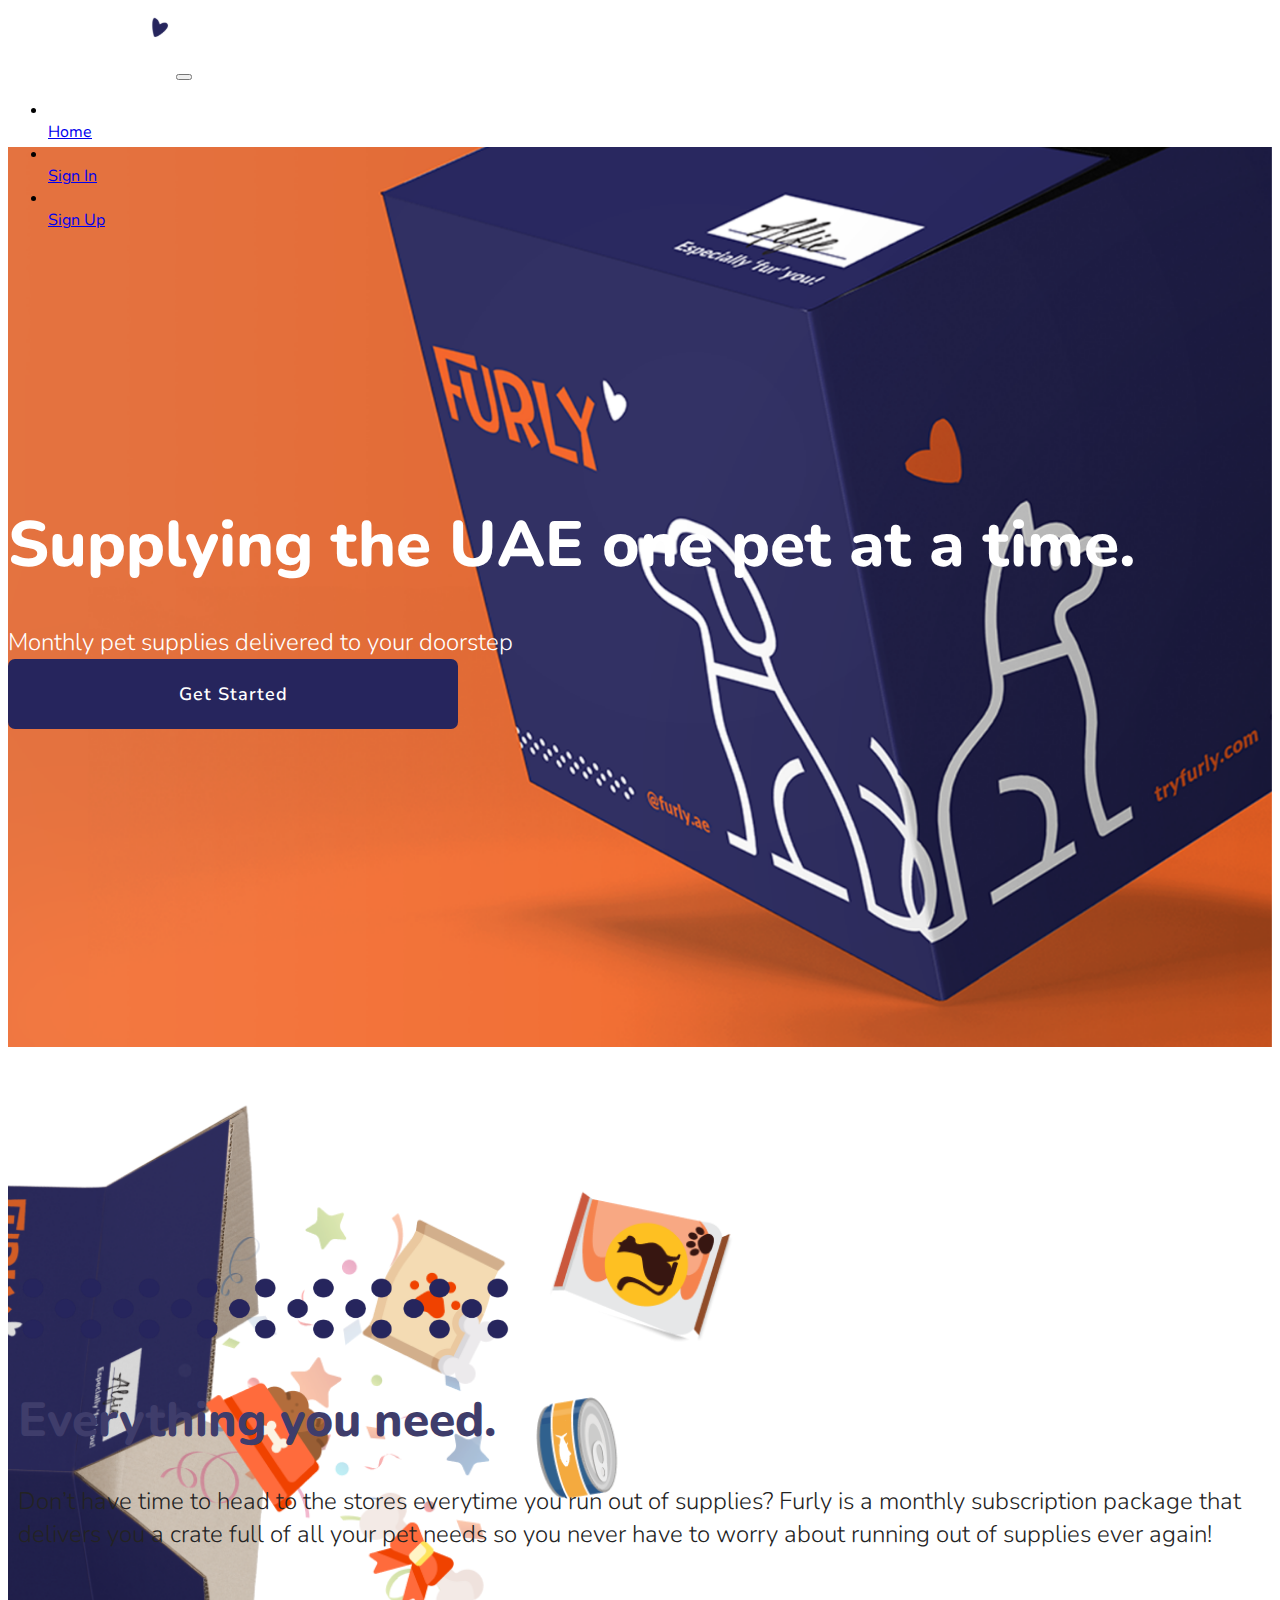
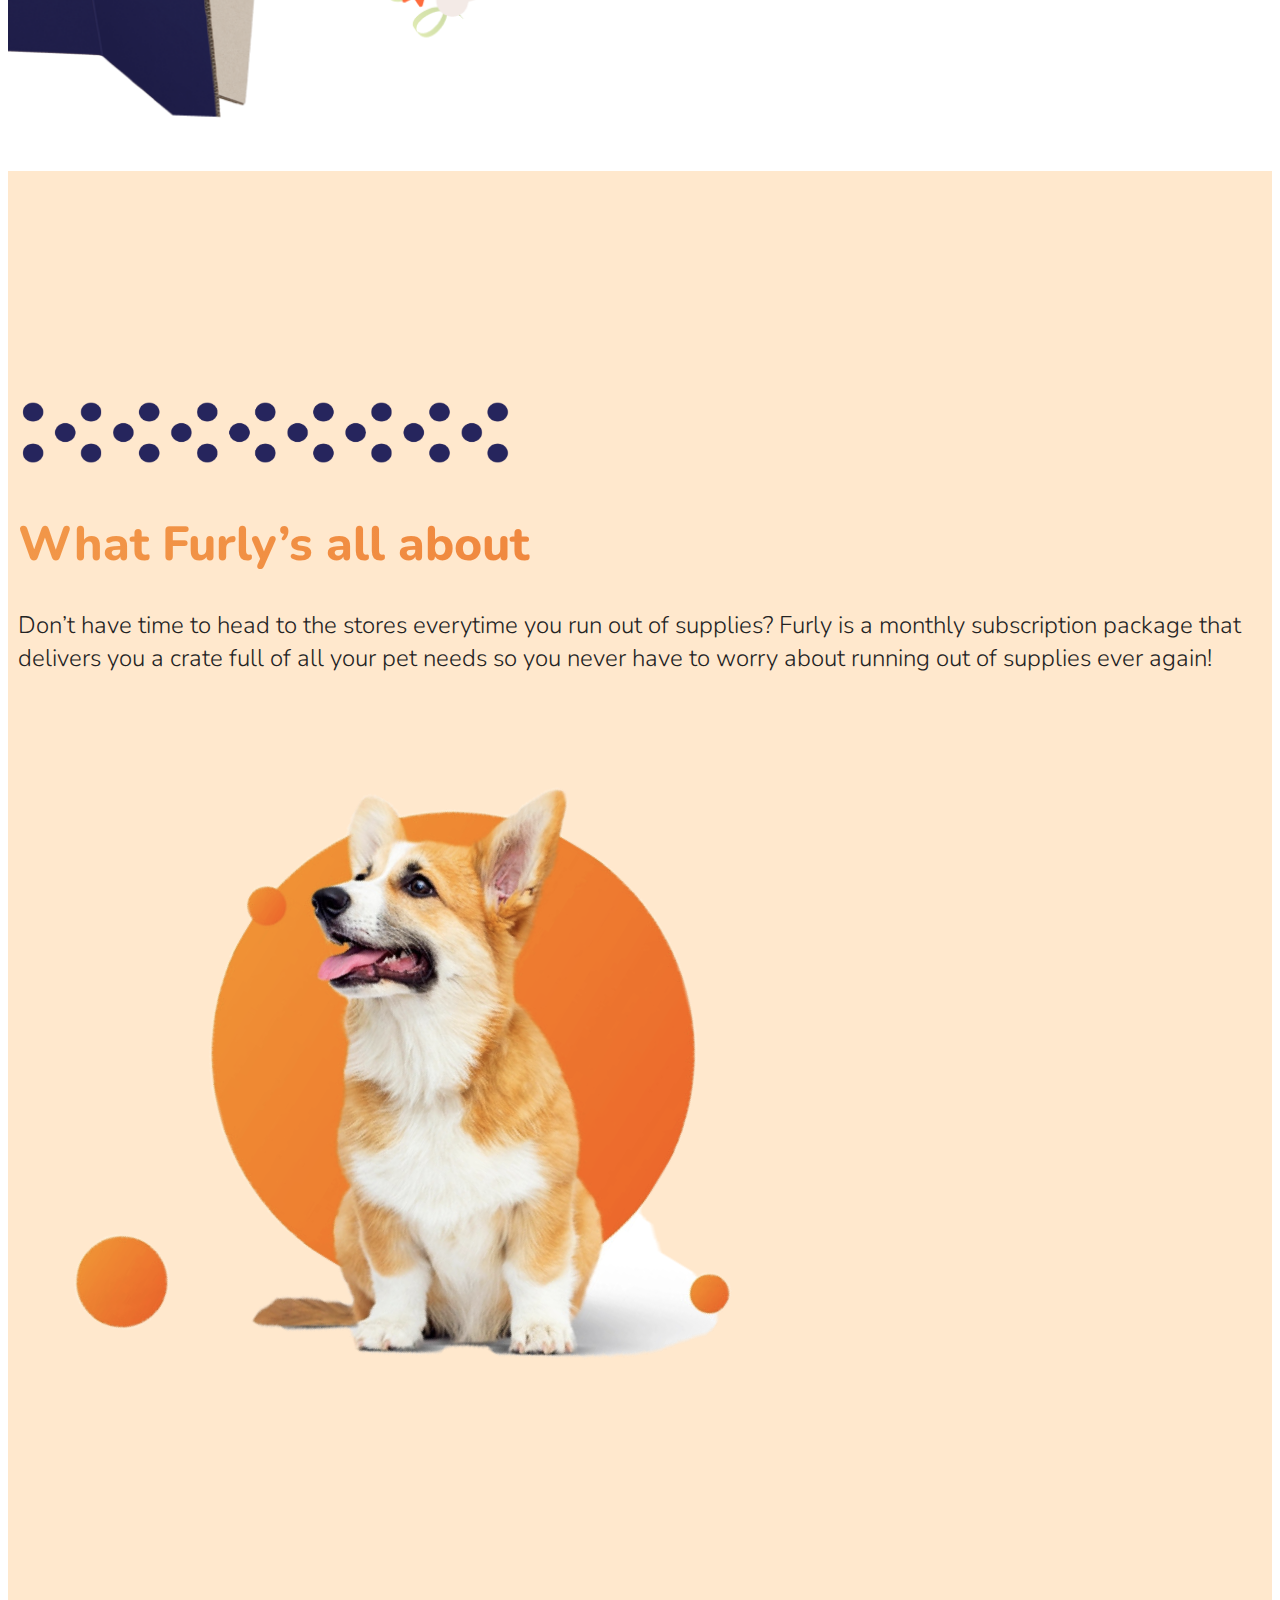
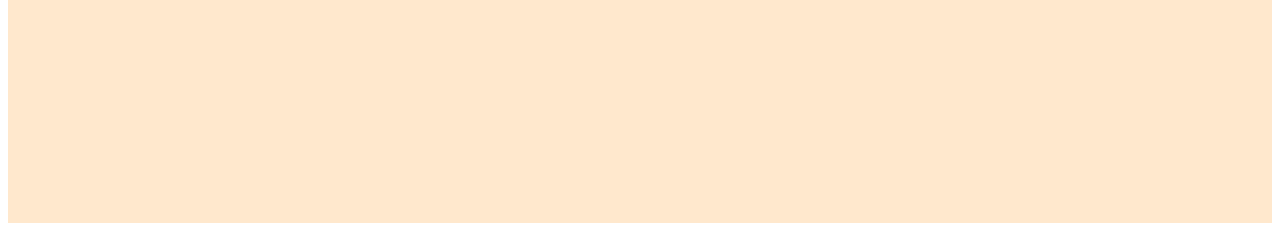
==== index.html @ 3690f1a9 "sections addeed" ====
<!DOCTYPE html>
<html lang="en">

<head>
    <meta charset="UTF-8" />
    <meta http-equiv="X-UA-Compatible" content="IE=edge" />
    <meta name="viewport" content="width=device-width, initial-scale=1.0" />
    <title>Furly Pet</title>

    <!-- bootstrap CDNs  -->
    <link href="https://cdn.jsdelivr.net/npm/bootstrap@5.2.0-beta1/dist/css/bootstrap.min.css" rel="stylesheet" integrity="sha384-0evHe/X+R7YkIZDRvuzKMRqM+OrBnVFBL6DOitfPri4tjfHxaWutUpFmBp4vmVor" crossorigin="anonymous" />
    <!-- bootstrap CDNs End  -->
    <!-- css files  -->
    <link rel="stylesheet" href="style/css/regular.css" />
    <link rel="stylesheet" href="style/css/color.css" />
    <link rel="stylesheet" href="style/css/desk.css" />
    <link rel="stylesheet" href="style/css/tab.css" />
    <link rel="stylesheet" href="style/css/mobile.css" />
    <!-- css files  -->

    <!-- google font CDN for nunito -->
    <link rel="preconnect" href="https://fonts.googleapis.com" />
    <link rel="preconnect" href="https://fonts.gstatic.com" crossorigin />
    <link href="https://fonts.googleapis.com/css2?family=Nunito" rel="stylesheet" />
    <!-- google font CDN for nunito End -->

    <style></style>
</head>

<body>
    <nav class="navbar navbar-expand-lg navbar-dark bg-orenge">
        <div class="container">
            <a class="navbar-brand" href="#"><img src="img/logo/furly_logo.svg" /></a>
            <button class="navbar-toggler" type="button" data-bs-toggle="collapse" data-bs-target="#navbarNav" aria-controls="navbarNav" aria-expanded="false" aria-label="Toggle navigation">
          <span class="navbar-toggler-icon"></span>
        </button>
            <div class="collapse navbar-collapse" id="navbarNav">
                <ul class="navbar-nav ms-5">
                    <li class="nav-item">
                        <a class="nav-link active" aria-current="page" href="#">
                            <div class="d-flex flex-column justify-content-center">
                                <div class="paw-on-active m-auto">
                                    <img src="img/pawformenu.svg" alt="" />
                                </div>
                                Home
                            </div>
                        </a>
                    </li>
                    <li class="nav-item">
                        <a class="nav-link" href="#">
                            <div class="d-flex flex-column justify-content-center">
                                <div class="paw-on-active m-auto">
                                    <img src="img/pawformenu.svg" alt="" />
                                </div>
                                Sign In
                            </div>
                        </a>
                    </li>
                    <li class="nav-item">
                        <a class="nav-link" href="#">
                            <div class="d-flex flex-column justify-content-center">
                                <div class="paw-on-active m-auto">
                                    <img src="img/pawformenu.svg" alt="" />
                                </div>
                                Sign Up
                            </div>
                        </a>
                    </li>
                </ul>
            </div>
        </div>
    </nav>
    <div class="wrapper">
        <!-- section 1 start -->
        <div class="secdiv1">
            <div class="container">
                <div class="row">
                    <div class="col-md-6">
                        <h1 class="h1mainhead clr-white my-3">
                            Supplying the UAE one pet at a time.
                        </h1>
                        <span class="spansubhead clr-white">
                Monthly pet supplies delivered to your doorstep
              </span>
                        <div>
                            <div class="buttn-main bg-dark1 clr-white my-4">
                                Get Started
                            </div>
                        </div>
                    </div>
                </div>
            </div>
        </div>

        <!-- section 1 end -->

        <!-- section 2 start -->
        <div class="secdiv2">
            <div class="container-fluid">
                <div class="row">
                    <div class="col-md-6 ms-auto">
                        <div class="position-relative divc">
                            <img class="position-absolute w-100" src="/img/bluedots.webp" />
                        </div>
                    </div>
                </div>
            </div>
            <div class="container">
                <div class="row">
                    <div class="col-md-6 ms-auto">
                        <h1 class="headingrand clr-dark2">Everything you need.</h1>
                        <span class="spansubhead clr-dark3">
                Don’t have time to head to the stores everytime you run out of
                supplies? Furly is a monthly subscription package that delivers
                you a crate full of all your pet needs so you never have to
                worry about running out of supplies ever again!
              </span>
                    </div>
                </div>
            </div>
        </div>
        <!-- section 2 End -->

        <!-- section 3 start -->
        <div class="secdiv3">
            <div class="container-fluid">
                <div class="row">
                    <div class="col-md-6">
                        <div class="position-relative divc2">
                            <img class="position-absolute w-100" src="/img/bluedots.webp" />
                        </div>
                    </div>
                </div>
            </div>
            <div class="container">
                <div class="row">
                    <div class="col-md-6 d-flex align-items-center">
                        <h1 class="headingrand clr-dark1">What Furly’s all about</h1>
                        <span class="spansubhead clr-dark3">
                            Don’t have time to head to the stores everytime you run out of
                            supplies? Furly is a monthly subscription package that delivers
                            you a crate full of all your pet needs so you never have to
                            worry about running out of supplies ever again!
                        </span>
                    </div>
                    <div class="col-md-6">
                        <img src="/img/dog.webp" class="w-100">
                    </div>
                </div>
            </div>
        </div>
        <!-- section 3 End -->
    </div>

    <!-- custom js link script tag  -->
    <script src="style/js/functions.js"></script>
    <!-- custom js link script tag End  -->
    <!-- bootstrap script CDNs -->
    <script src="https://cdn.jsdelivr.net/npm/bootstrap@5.2.0-beta1/dist/js/bootstrap.bundle.min.js" integrity="sha384-pprn3073KE6tl6bjs2QrFaJGz5/SUsLqktiwsUTF55Jfv3qYSDhgCecCxMW52nD2" crossorigin="anonymous"></script>
    <!-- bootstrap script CDNs -->
</body>

</html>
---- style/css/regular.css ----
/* main body css */

body {
    font-family: 'Nunito', sans-serif;
}

.clr-white {
    color: var(--white);
}

.clr-dark1 {
    background: linear-gradient(89.83deg, #F2994A -6.21%, #ED6E2D 113.9%);
    -webkit-background-clip: text;
    -webkit-text-fill-color: transparent;
    background-clip: text;
    text-fill-color: transparent;
}

.clr-dark2 {
    color: var(--textcolor);
}

.clr-dark3 {
    color: var(--textcolororengebg);
}


/*  font size  */

.h1mainhead {
    font-size: 64px;
    font-weight: 800;
    line-height: 119.4%;
}

.spansubhead {
    font-weight: 300 !important;
    font-size: 24px;
    line-height: 33px;
}

.headingrand {
    font-weight: 800;
    font-size: 48px;
    line-height: 65px;
}


/*  font size  end */


/* background colgroup */

.bg-dark1 {
    background-color: var(--bluedark);
}

.bg-dark2 {
    background: var(--orengedark);
}


/* background colgroup End*/


/* btn css  */

.buttn-main {
    display: flex;
    max-width: 450px;
    min-height: 70px;
    justify-content: center;
    align-items: center;
    border-radius: 7px;
    font-weight: 600;
    font-size: 18px;
    letter-spacing: 1px;
}


/* btn css End */


/* main body css End*/


/* nav style start */

.paw-on-active {
    max-width: 20px;
    visibility: hidden;
}

.navbar {
    min-height: 100px;
    margin-bottom: -100px;
}

.navbar-nav .nav-item .active div div {
    visibility: visible;
}


/* nav style start */


/* section 1 home */

.secdiv1 {
    background-image: url(/img/sec1bg.webp);
    background-repeat: no-repeat;
    background-position: bottom right;
    background-size: cover;
    /* padding: 225px 10px; */
    min-height: 100vh;
    align-items: center;
    display: flex;
}


/* section 1 home end */


/* section 2 home start  */

.secdiv2 {
    background-image: url(/img/sec2basket.webp);
    background-repeat: no-repeat;
    background-position: center left;
    background-size: contain;
    padding: 220px 10px;
}


/* .divc {
    max-width: 300px;
} */

.divc img {
    top: -100px;
    right: 0;
    max-width: 500px;
}


/* section 2 home End  */


/* section 3home start  */

.secdiv3 {
    background-color: #FFE8CD;
    padding: 220px 10px;
}

.divc2 img {
    top: -100px;
    left: 0;
    max-width: 500px;
}


/* section 3home end  */
---- style/css/color.css ----
:root {
    --bluedark: #26255D;
    --orengedark: linear-gradient(89.83deg, #F2994A -6.21%, #ED6E2D 113.9%);
    --white: #ffffff;
    --textcolor: #3F3D6B;
    --textcolororengebg: #232323;
}
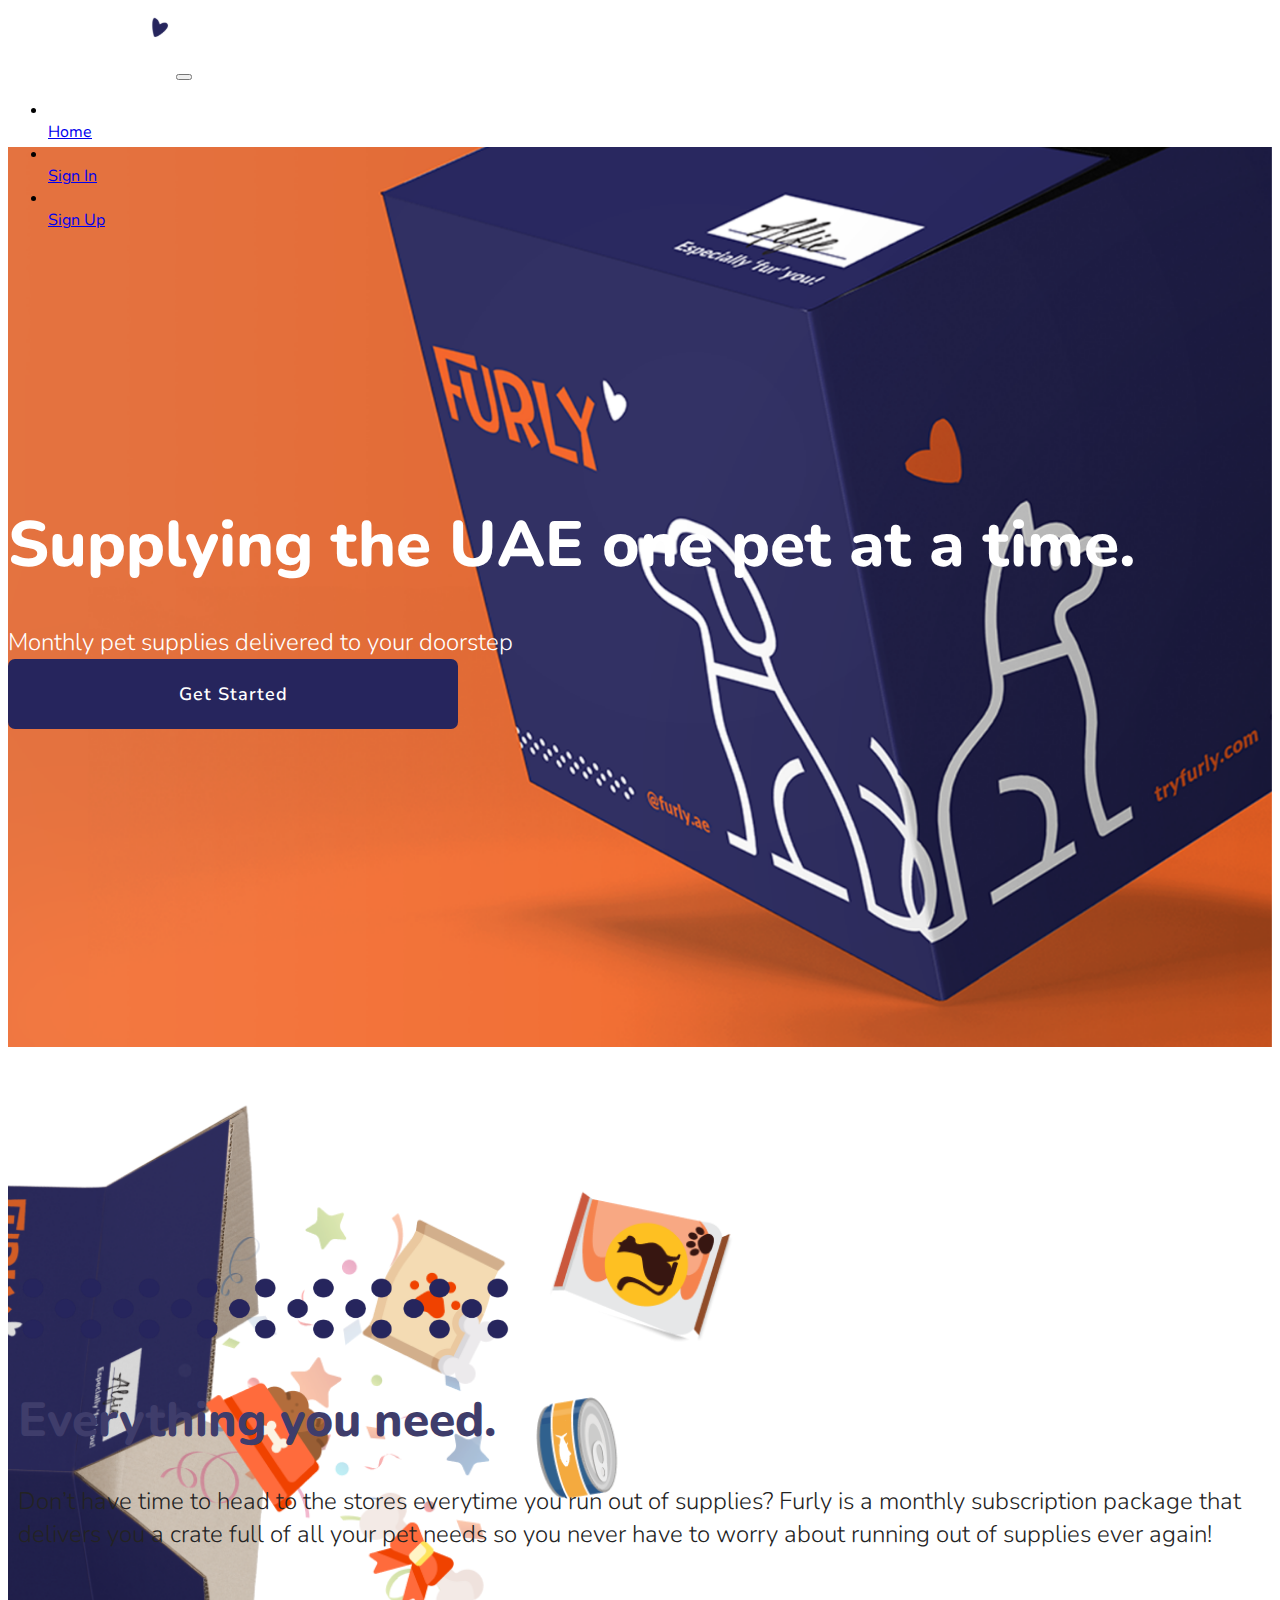
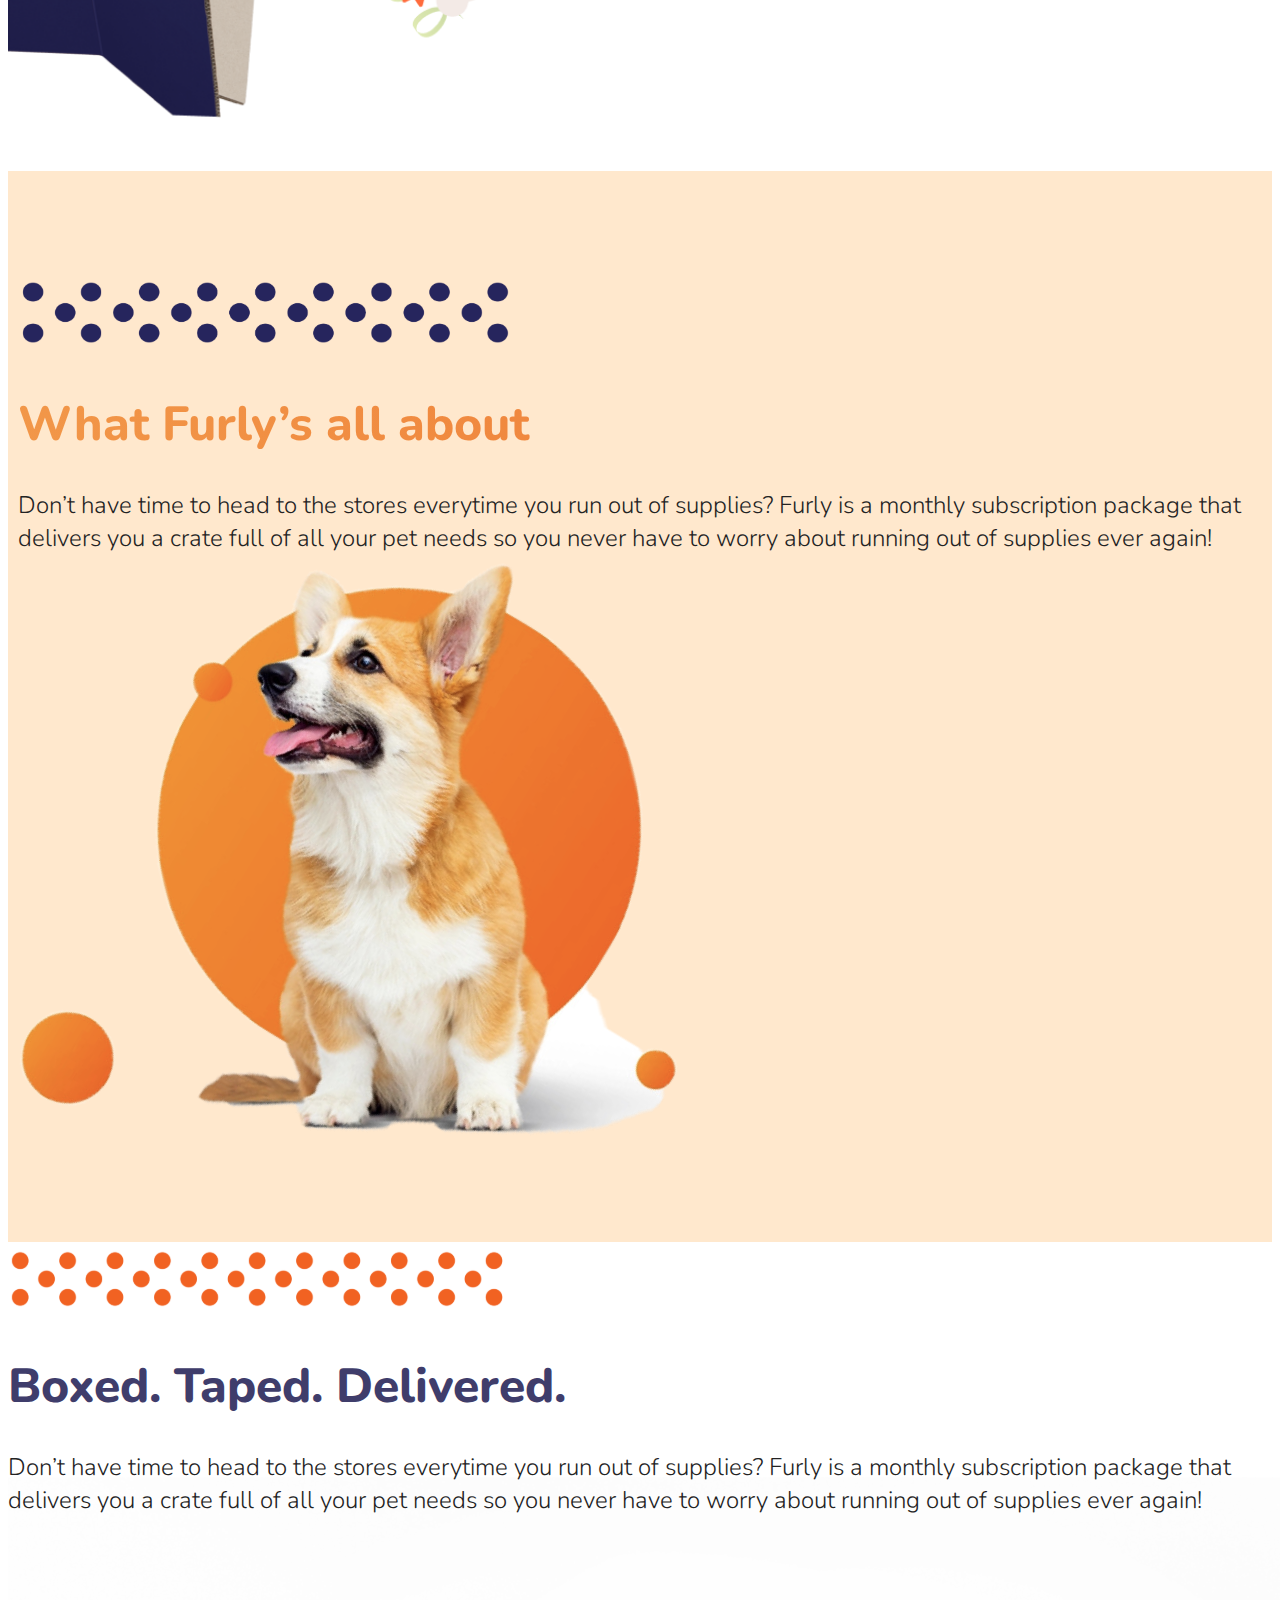
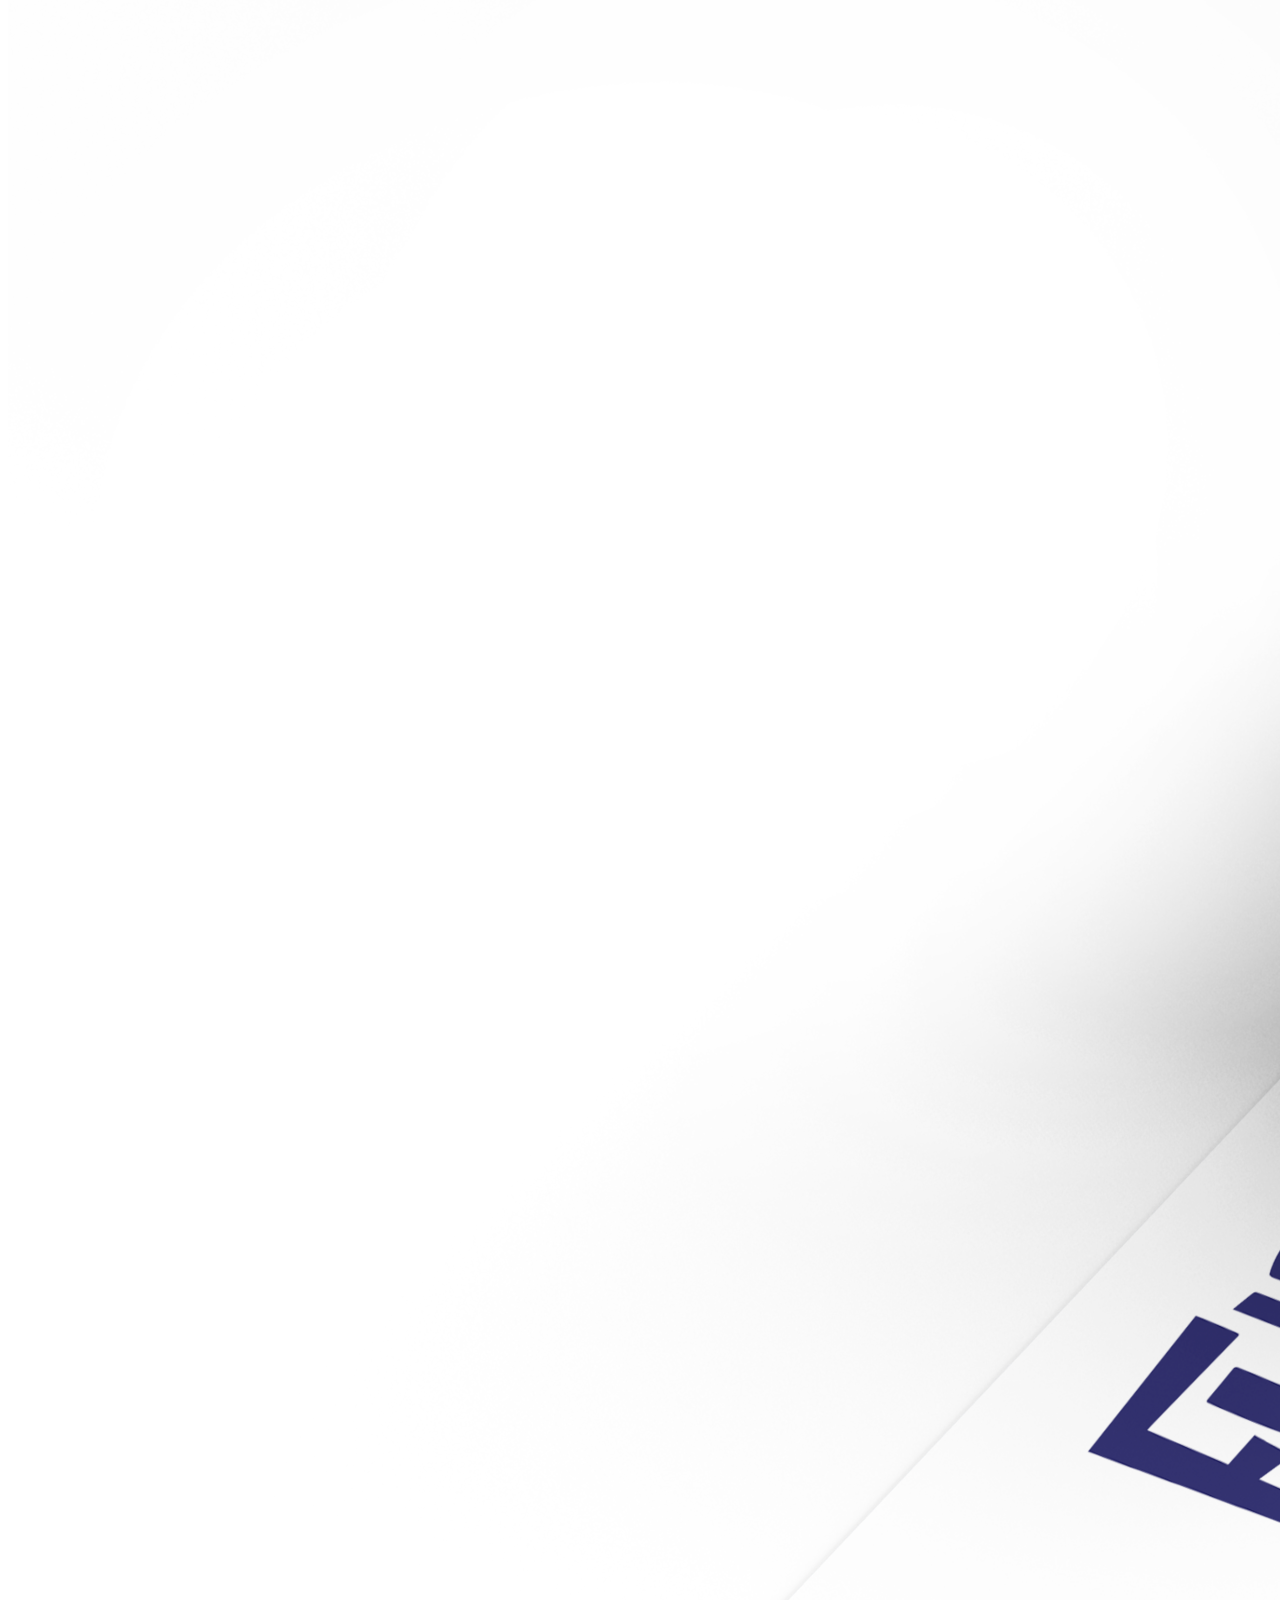
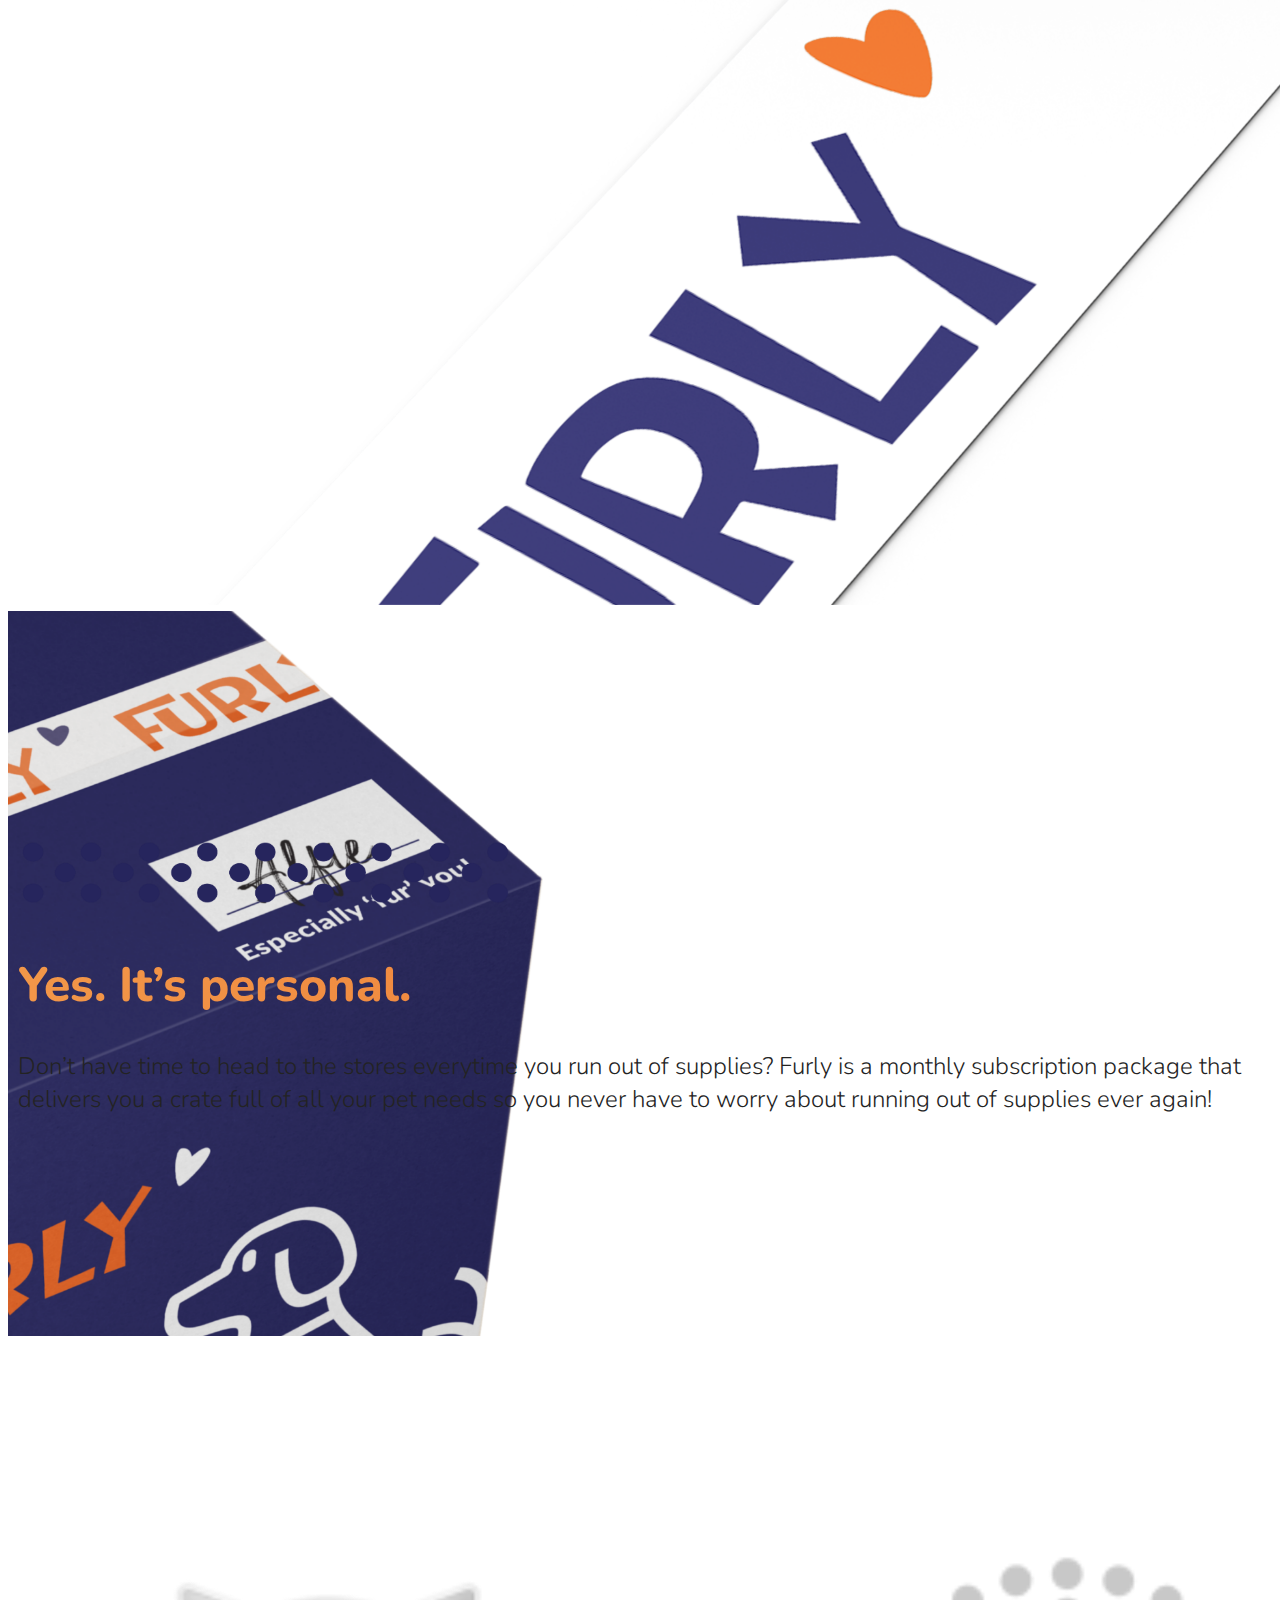
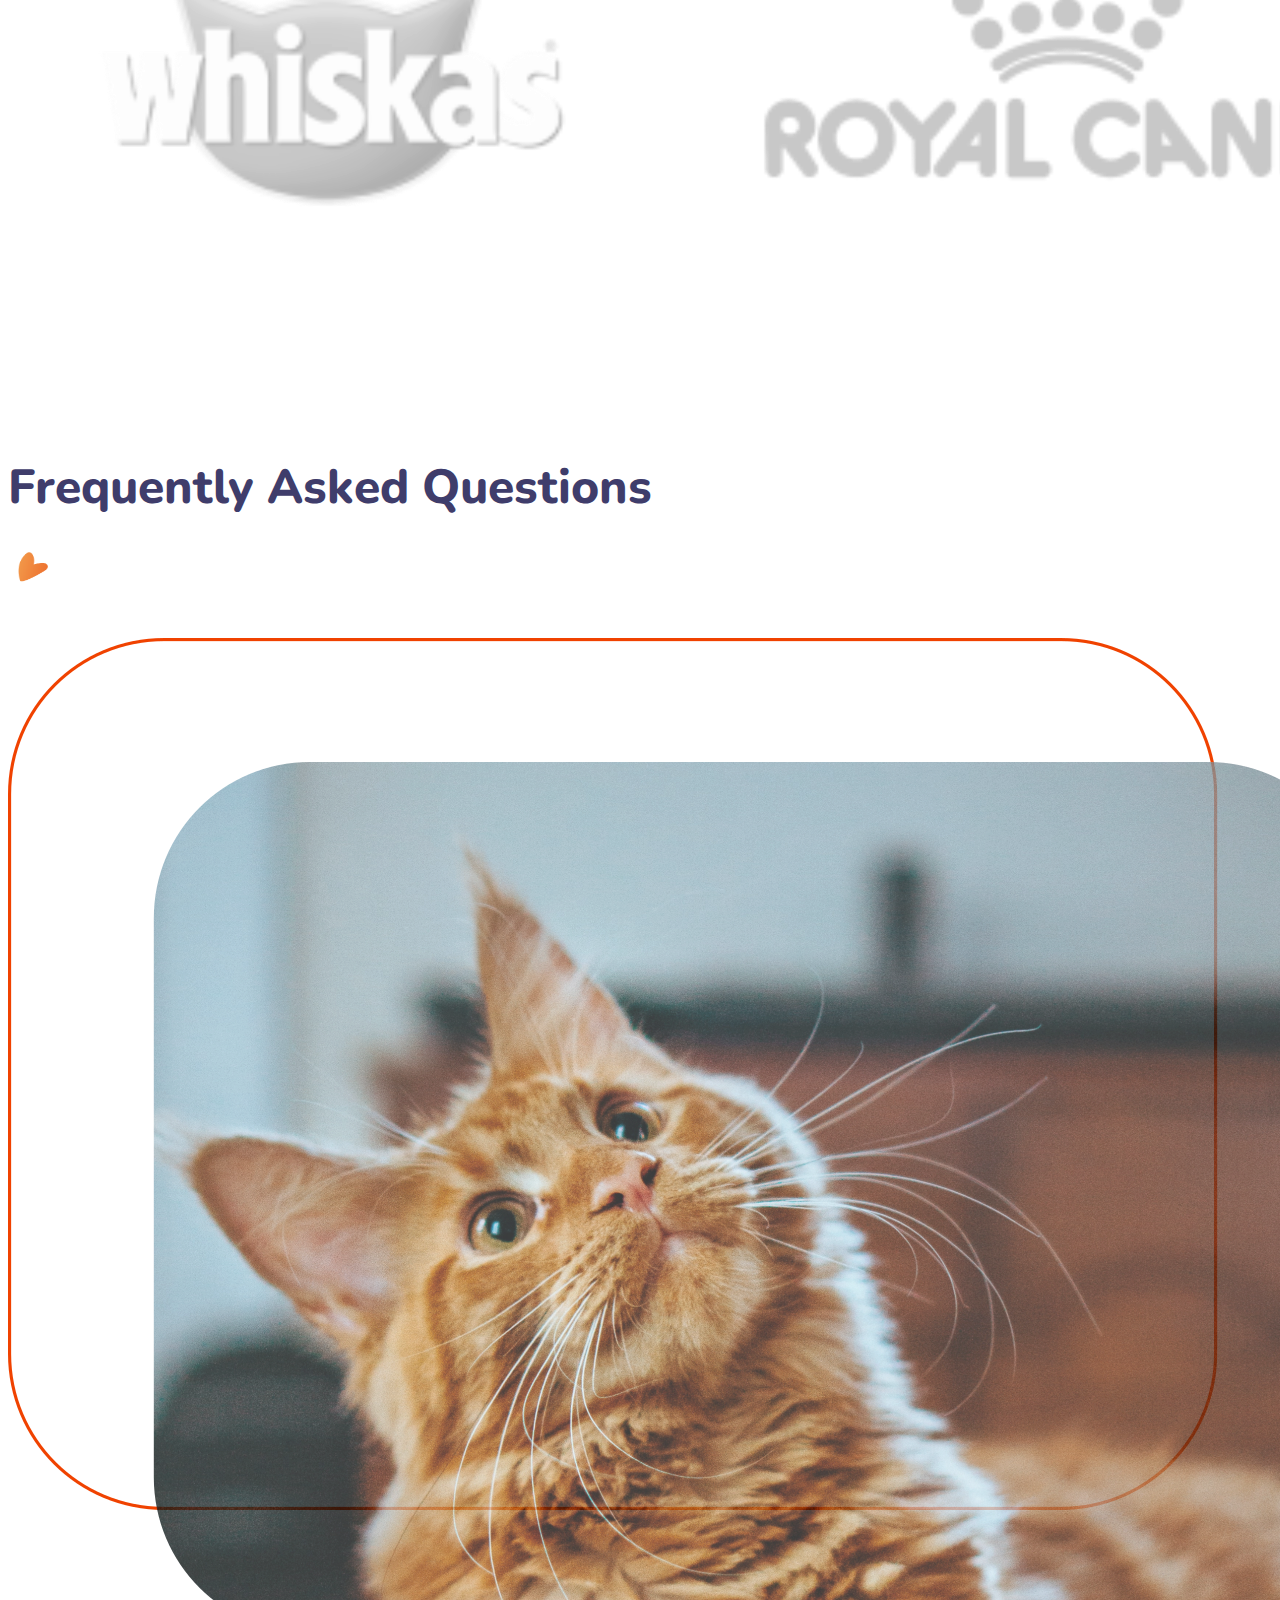
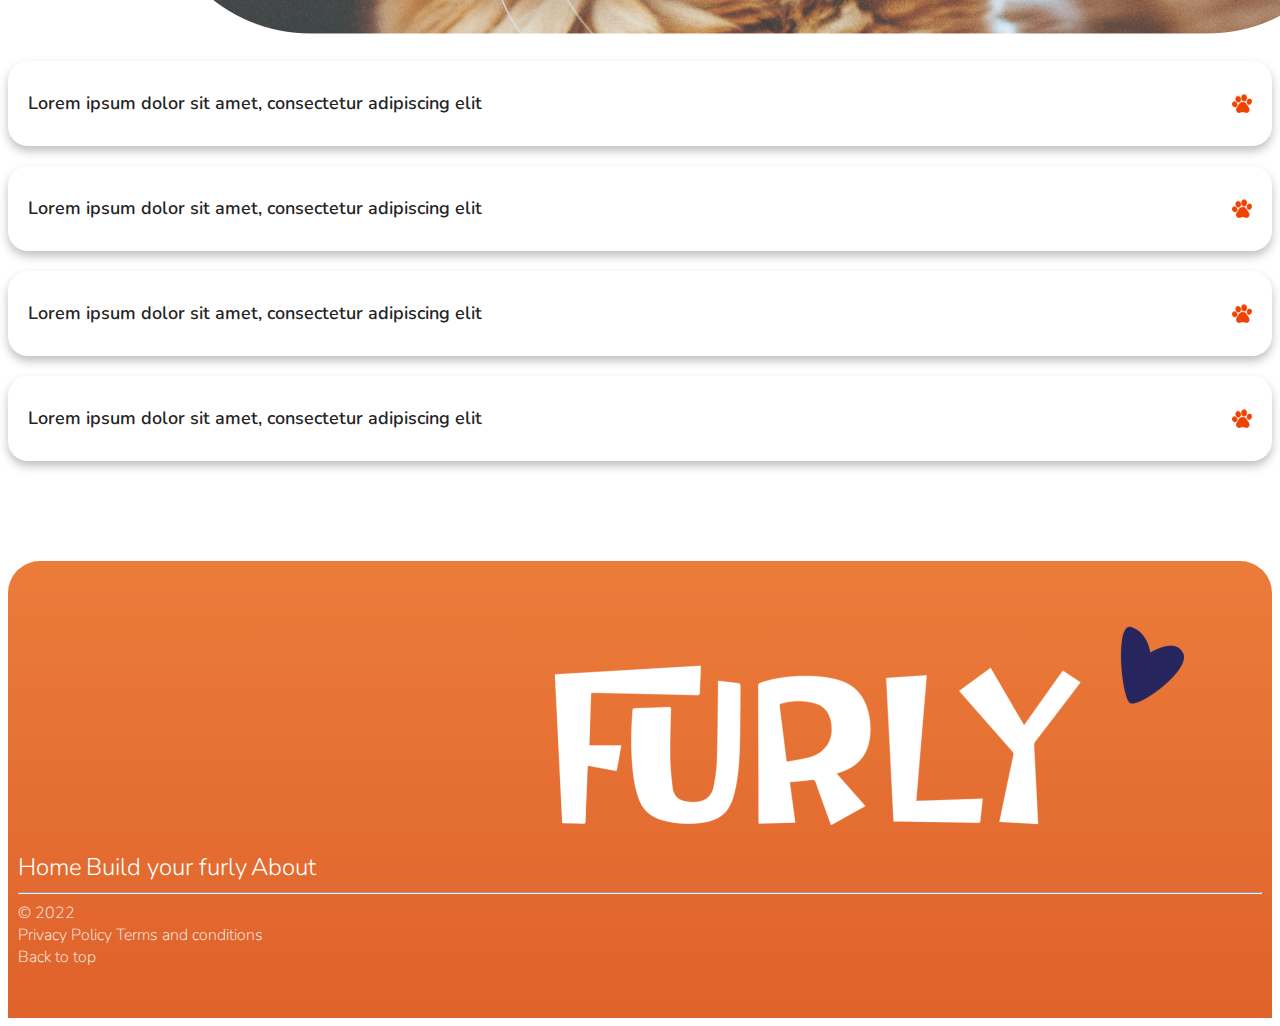
==== commit 45135455: "homepage completed" ====
--- a/index.html
+++ b/index.html
@@ -133,24 +133,176 @@
                 </div>
             </div>
             <div class="container">
-                <div class="row">
-                    <div class="col-md-6 d-flex align-items-center">
+                <div class="row align-items-center">
+                    <div class="col-md-6">
                         <h1 class="headingrand clr-dark1">What Furly’s all about</h1>
                         <span class="spansubhead clr-dark3">
-                            Don’t have time to head to the stores everytime you run out of
-                            supplies? Furly is a monthly subscription package that delivers
-                            you a crate full of all your pet needs so you never have to
-                            worry about running out of supplies ever again!
-                        </span>
-                    </div>
-                    <div class="col-md-6">
-                        <img src="/img/dog.webp" class="w-100">
+                Don’t have time to head to the stores everytime you run out of
+                supplies? Furly is a monthly subscription package that delivers
+                you a crate full of all your pet needs so you never have to
+                worry about running out of supplies ever again!
+              </span>
+                    </div>
+                    <div class="col-md-6">
+                        <img src="/img/dog.webp" class="w-100" />
                     </div>
                 </div>
             </div>
         </div>
         <!-- section 3 End -->
+
+        <!-- section 4 start  -->
+        <div class="secdiv4">
+            <div class="container-fluid">
+                <div class="row">
+                    <div class="col-md-6">
+                        <div class="position-relative divc3">
+                            <img class="position-absolute w-100" src="/img/dotorenge.svg" />
+                        </div>
+                    </div>
+                </div>
+            </div>
+            <div class="container">
+                <div class="row align-items-center">
+                    <div class="col-md-6">
+                        <h1 class="headingrand clr-dark2">Boxed. Taped. Delivered.</h1>
+                        <span class="spansubhead clr-dark3">
+                Don’t have time to head to the stores everytime you run out of
+                supplies? Furly is a monthly subscription package that delivers
+                you a crate full of all your pet needs so you never have to
+                worry about running out of supplies ever again!
+              </span>
+                    </div>
+                    <div class="col-md-6">
+                        <img src="/img/sec4bg.webp" class="w-100" style="margin-top: -40px" />
+                    </div>
+                </div>
+            </div>
+        </div>
+
+        <!-- section 4 End  -->
+
+        <!-- section 5 start  -->
+        <div class="secdiv5">
+            <div class="container-fluid">
+                <div class="row">
+                    <div class="col-md-6 ms-auto">
+                        <div class="position-relative divc">
+                            <img class="position-absolute w-100" src="/img/bluedots.webp" />
+                        </div>
+                    </div>
+                </div>
+            </div>
+            <div class="container">
+                <div class="row">
+                    <div class="col-md-6 ms-auto">
+                        <h1 class="headingrand clr-dark1">Yes. It’s personal.</h1>
+                        <span class="spansubhead clr-dark3">
+                Don’t have time to head to the stores everytime you run out of
+                supplies? Furly is a monthly subscription package that delivers
+                you a crate full of all your pet needs so you never have to
+                worry about running out of supplies ever again!
+              </span>
+                    </div>
+                </div>
+            </div>
+        </div>
+        <!-- section 5 end  -->
+
+        <!-- section 6 press start  -->
+        <div class="presssecsty">
+            <div class="container">
+                <img src="img/presslogos.webp" class="w-100" />
+            </div>
+        </div>
+        <!-- section 6 press end  -->
+
+        <!-- section 7 start  -->
+        <div class="secdiv7">
+            <div class="container">
+                <div class="headstarth d-flex">
+                    <h1 class="headingrand clr-dark2">Frequently Asked Questions</h1>
+                    <img src="img/heart.webp" class="heart-img" />
+                </div>
+                <div class="row align-items-center">
+                    <div class="col-md-5">
+                        <img src="img/cat.webp" class="w-100" />
+                    </div>
+                    <div class="col-md-7">
+                        <div class="container faq-style my-3">
+                            <div class="question headingwellnormal clr-dark3">
+                                Lorem ipsum dolor sit amet, consectetur adipiscing elit
+                            </div>
+                            <div class="answercont">
+                                <div class="answer">
+                                    Lorem ipsum dolor sit amet, consectetur adipiscing elit, sed do eiusmod tempor incididunt ut labore et dolore magna aliqua. Ut enim ad minim veniam, quis nostrud exercitation ullamco laboris nisi ut aliquip ex ea commodo consequat.
+                                </div>
+                            </div>
+                        </div>
+                        <div class="container faq-style my-3">
+                            <div class="question headingwellnormal clr-dark3">
+                                Lorem ipsum dolor sit amet, consectetur adipiscing elit
+                            </div>
+                            <div class="answercont">
+                                <div class="answer">
+                                    Lorem ipsum dolor sit amet, consectetur adipiscing elit, sed do eiusmod tempor incididunt ut labore et dolore magna aliqua. Ut enim ad minim veniam, quis nostrud exercitation ullamco laboris nisi ut aliquip ex ea commodo consequat.
+                                </div>
+                            </div>
+                        </div>
+                        <div class="container faq-style my-3">
+                            <div class="question headingwellnormal clr-dark3">
+                                Lorem ipsum dolor sit amet, consectetur adipiscing elit
+                            </div>
+                            <div class="answercont">
+                                <div class="answer">
+                                    Lorem ipsum dolor sit amet, consectetur adipiscing elit, sed do eiusmod tempor incididunt ut labore et dolore magna aliqua. Ut enim ad minim veniam, quis nostrud exercitation ullamco laboris nisi ut aliquip ex ea commodo consequat.
+                                </div>
+                            </div>
+                        </div>
+                        <div class="container faq-style my-3">
+                            <div class="question headingwellnormal clr-dark3">
+                                Lorem ipsum dolor sit amet, consectetur adipiscing elit
+                            </div>
+                            <div class="answercont">
+                                <div class="answer">
+                                    Lorem ipsum dolor sit amet, consectetur adipiscing elit, sed do eiusmod tempor incididunt ut labore et dolore magna aliqua. Ut enim ad minim veniam, quis nostrud exercitation ullamco laboris nisi ut aliquip ex ea commodo consequat.
+                                </div>
+                            </div>
+                        </div>
+                    </div>
+                </div>
+            </div>
+        </div>
+        <!-- section 7 end  -->
     </div>
+
+    <!-- footer start now  -->
+    <footer class="footersection">
+        <div class="container">
+            <div class="foot-logo d-flex justify-content-center">
+                <img src="/img/footerlogo.webp" class="w-100" />
+            </div>
+
+            <div class="footer-nav my-4">
+                <div class="d-flex justify-content-center">
+                    <span class="spansubhead clr-white">Home</span>
+                    <span class="spansubhead clr-white">Build your furly</span>
+                    <span class="spansubhead clr-white">About</span>
+                </div>
+            </div>
+            <hr class="clr-white my-5" />
+            <div class="d-flex coptright">
+                <div><span class=" clr-white">© 2022</span></div>
+                <div class="mx-auto d-flex bottomnav2">
+                    <span class=" clr-white">Privacy Policy </span>
+                    <span class=" clr-white">Terms and conditions </span>
+                </div>
+                <div><a href="#" class="backtop clr-white">Back to top
+                </a></div>
+            </div>
+        </div>
+    </footer>
+    <!-- footer end now  -->
 
     <!-- custom js link script tag  -->
     <script src="style/js/functions.js"></script>
--- a/style/css/regular.css
+++ b/style/css/regular.css
@@ -43,6 +43,12 @@
     font-weight: 800;
     font-size: 48px;
     line-height: 65px;
+}
+
+.headingwellnormal {
+    font-weight: 600;
+    font-size: 18px;
+    line-height: 25px;
 }
 
 
@@ -150,14 +156,156 @@
 
 .secdiv3 {
     background-color: #FFE8CD;
-    padding: 220px 10px;
+    padding: 100px 10px;
 }
 
 .divc2 img {
-    top: -100px;
+    top: 0px;
     left: 0;
     max-width: 500px;
 }
 
 
-/* section 3home end  */+/* section 3home end  */
+
+
+/* section 4 home start  */
+
+.divc3 img {
+    top: 60px;
+    left: 0;
+    max-width: 500px;
+}
+
+
+/* section 4 home end  */
+
+
+/* section 5 home  */
+
+.secdiv5 {
+    background-image: url(/img/se5bg.webp);
+    background-repeat: no-repeat;
+    background-position: center left;
+    background-size: contain;
+    padding: 220px 10px;
+}
+
+
+/* section 5 home end */
+
+
+/* section 6 home start  */
+
+.presssecsty {
+    margin: 100px 10px;
+}
+
+
+/* section 6 home end  */
+
+
+/* section7 home start */
+
+.heart-img {
+    width: 30px;
+    height: 30px;
+    margin-left: 10px;
+}
+
+.headstarth {
+    margin-bottom: 50px;
+}
+
+
+/* section7 home end */
+
+
+/* section 8 home faq start  */
+
+.faq-style {
+    background-color: white;
+    color: black;
+    border-radius: 20px;
+    box-shadow: 0 5px 10px 0 rgb(0, 0, 0, 0.25);
+    margin: 20px 0;
+}
+
+.question {
+    padding: 30px 80px 30px 20px;
+    position: relative;
+    display: flex;
+    align-items: center;
+    cursor: pointer;
+}
+
+.question::after {
+    position: absolute;
+    right: 20px;
+    transition: 0.2s;
+    background-image: url('/img/pawfaq.webp');
+    background-repeat: repeat;
+    background-size: 20px 20px;
+    width: 20px;
+    height: 20px;
+    content: "";
+}
+
+.question.active::after {
+    transform: rotate(180deg);
+}
+
+.answercont {
+    max-height: 0;
+    overflow: hidden;
+    transition: 0.3s;
+}
+
+.answer {
+    padding: 0 20px 20px;
+    line-height: 1.5rem;
+    font-weight: 300;
+    font-size: 16px;
+    line-height: 22px;
+}
+
+
+/* section 8 home faq end  */
+
+
+/* footer section start  */
+
+.footersection {
+    background: linear-gradient(180deg, #EB7C3A 0%, #DF622B 100%);
+    border-radius: 32px 32px 0px 0px;
+    padding: 50px 10px;
+    margin-top: 100px;
+}
+
+.foot-logo {
+    max-width: 200px;
+    margin: auto;
+}
+
+.footer-nav div {
+    gap: 30px;
+}
+
+.coptright {
+    font-weight: 200 !important;
+}
+
+.bottomnav2 {
+    gap: 20px;
+}
+
+.backtop {
+    text-decoration: none;
+}
+
+.backtop:hover {
+    color: var(--bluedark);
+}
+
+
+/* footer section end  */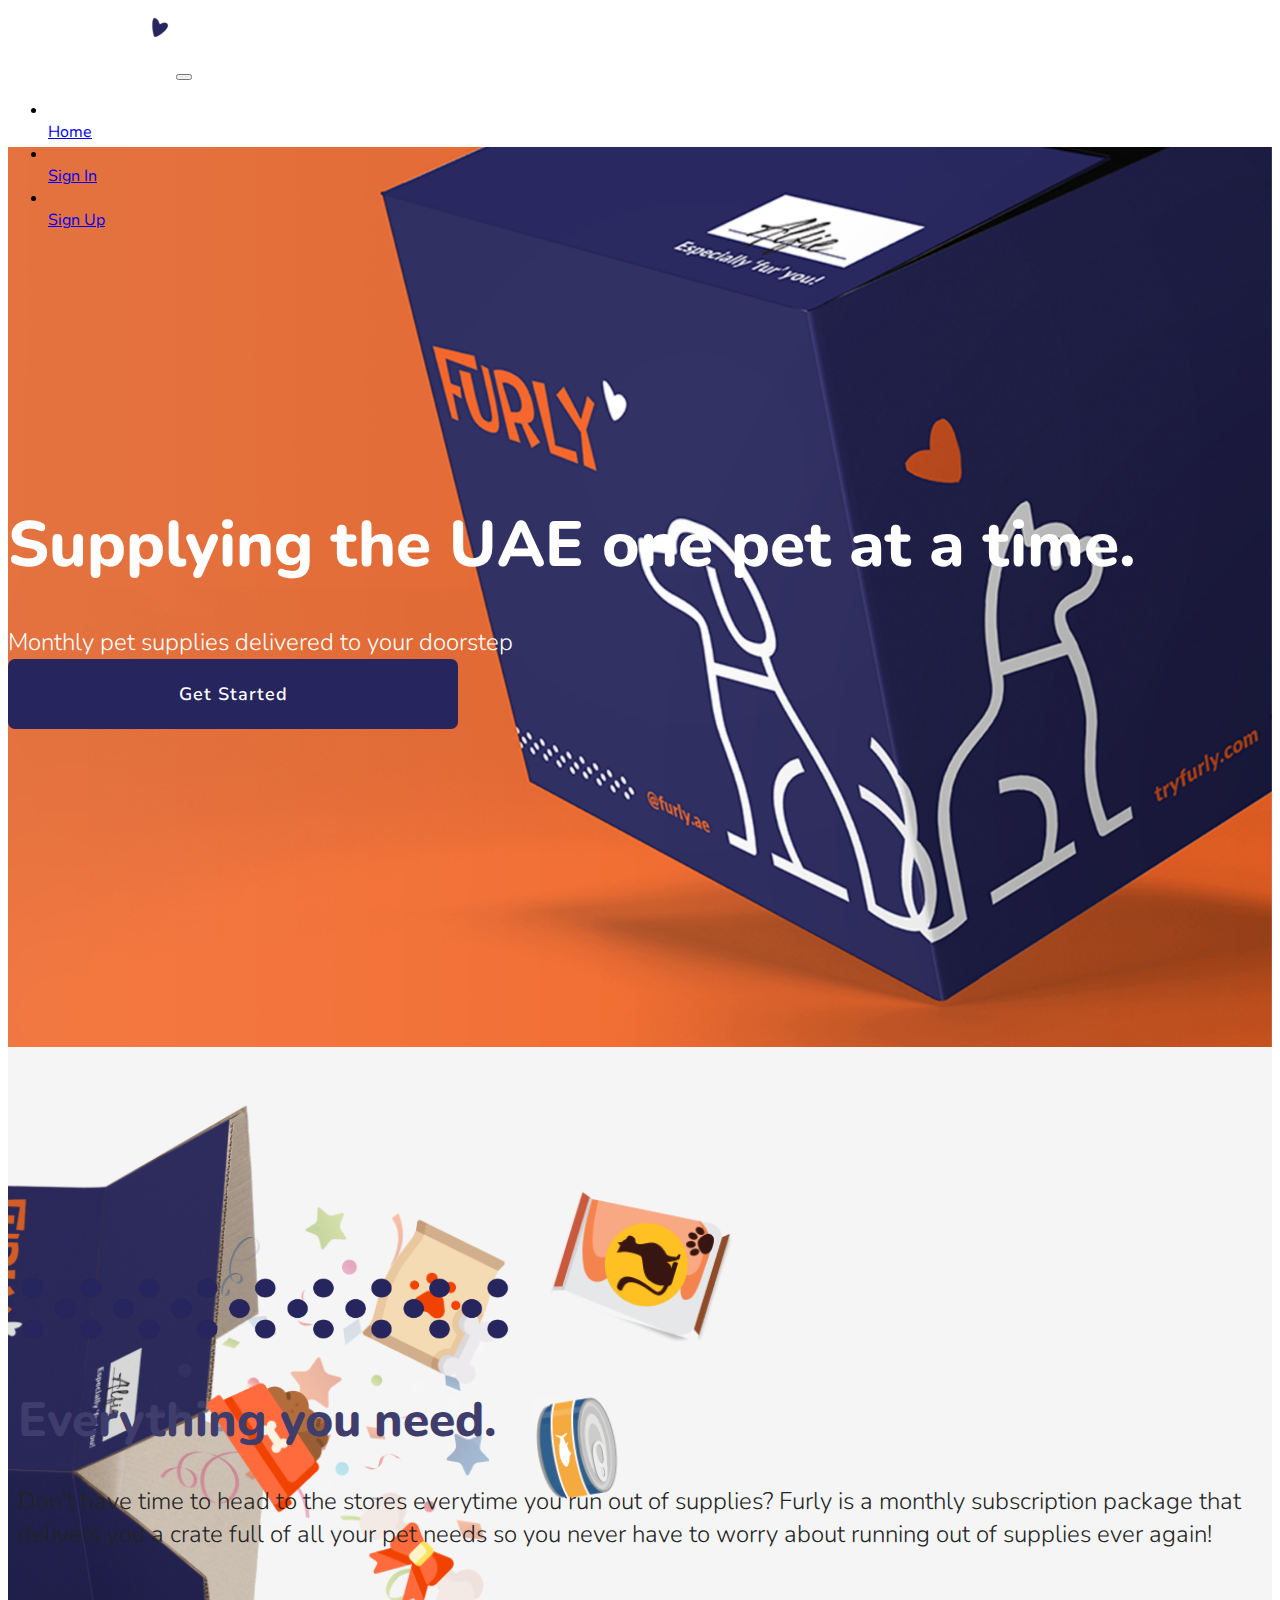
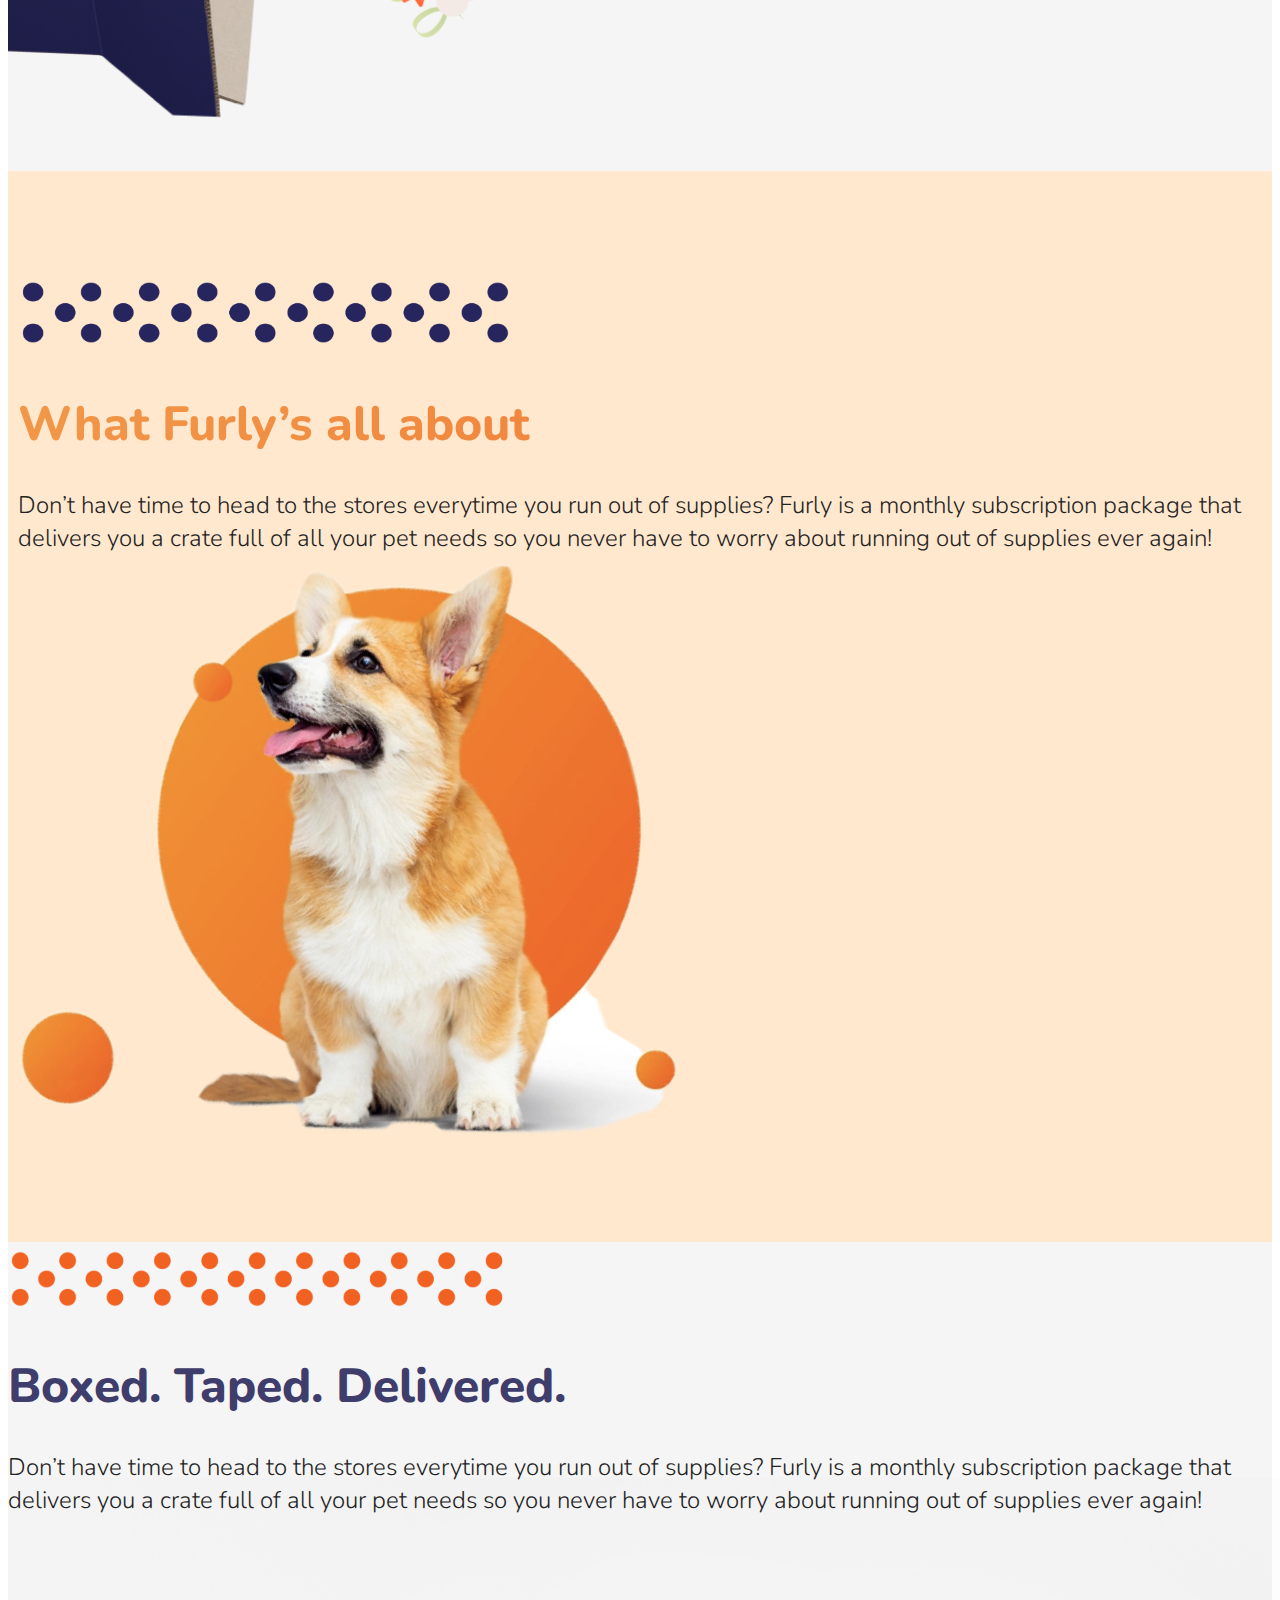
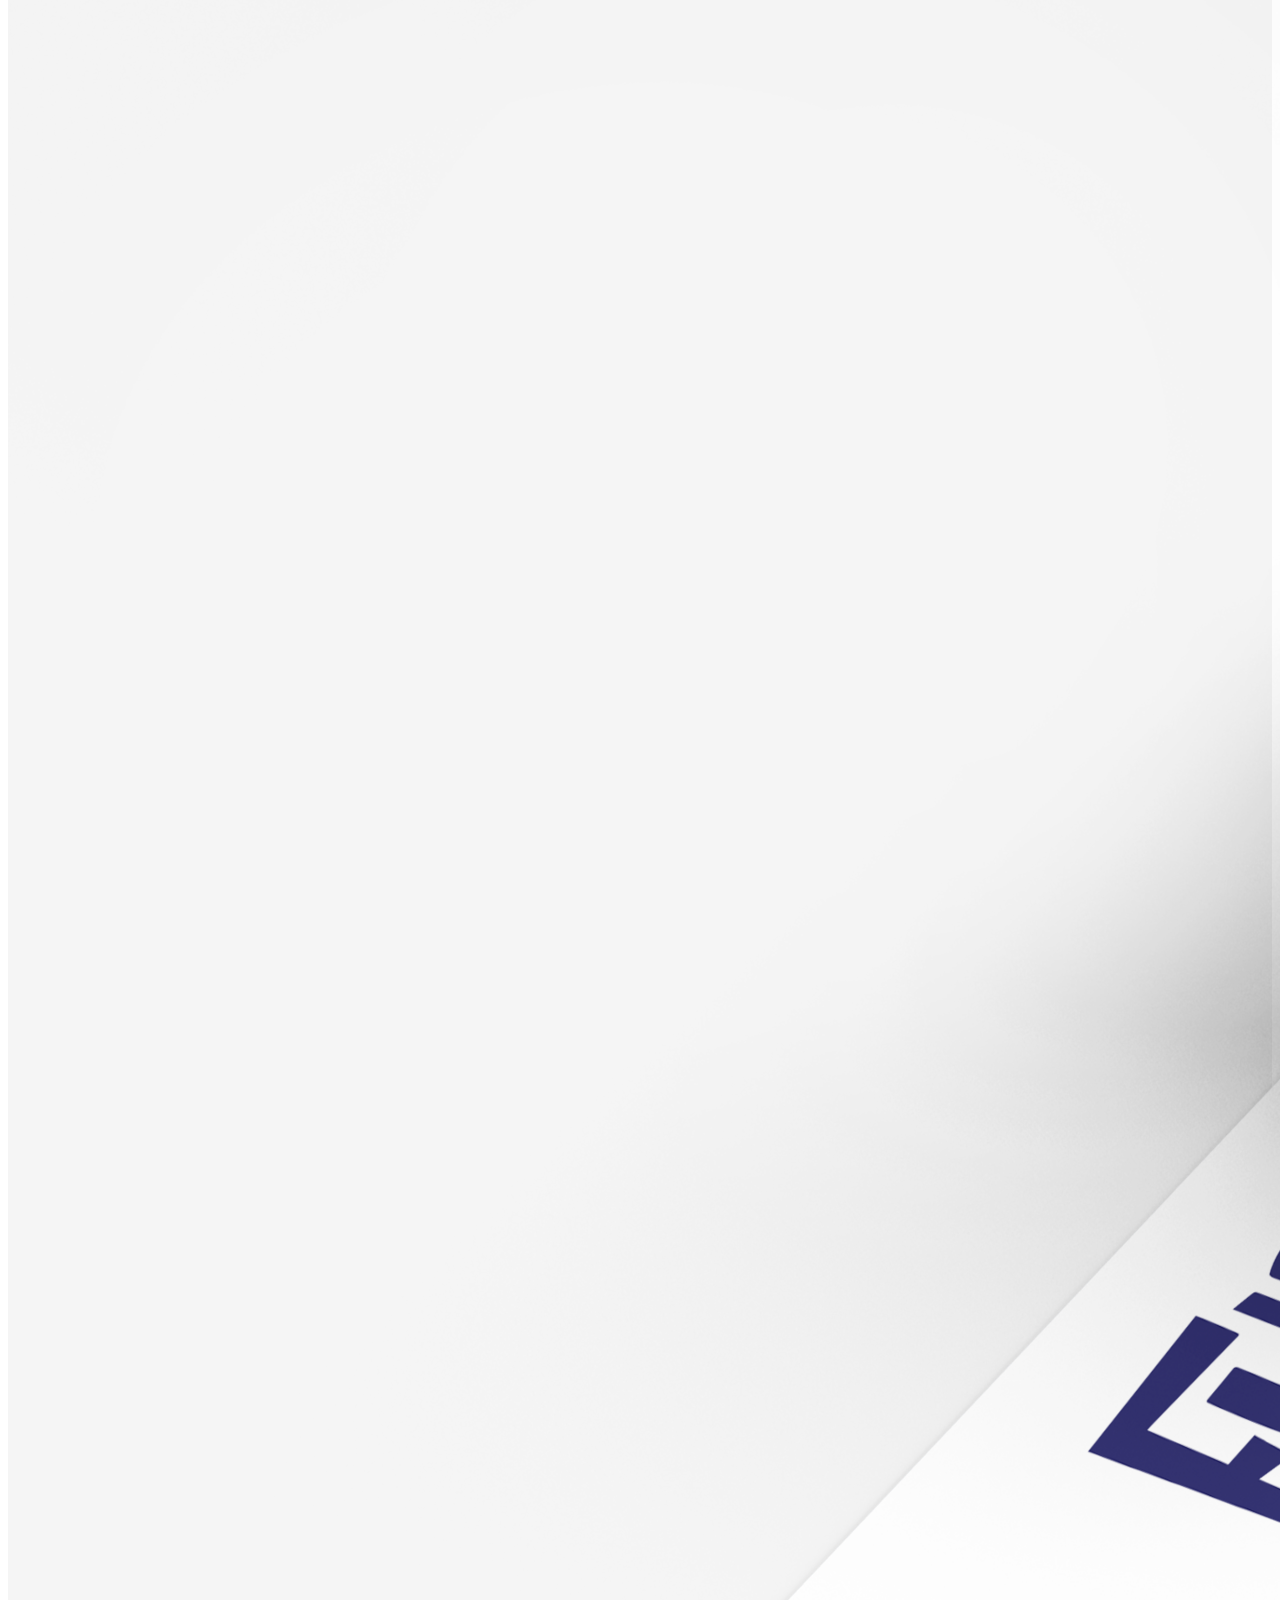
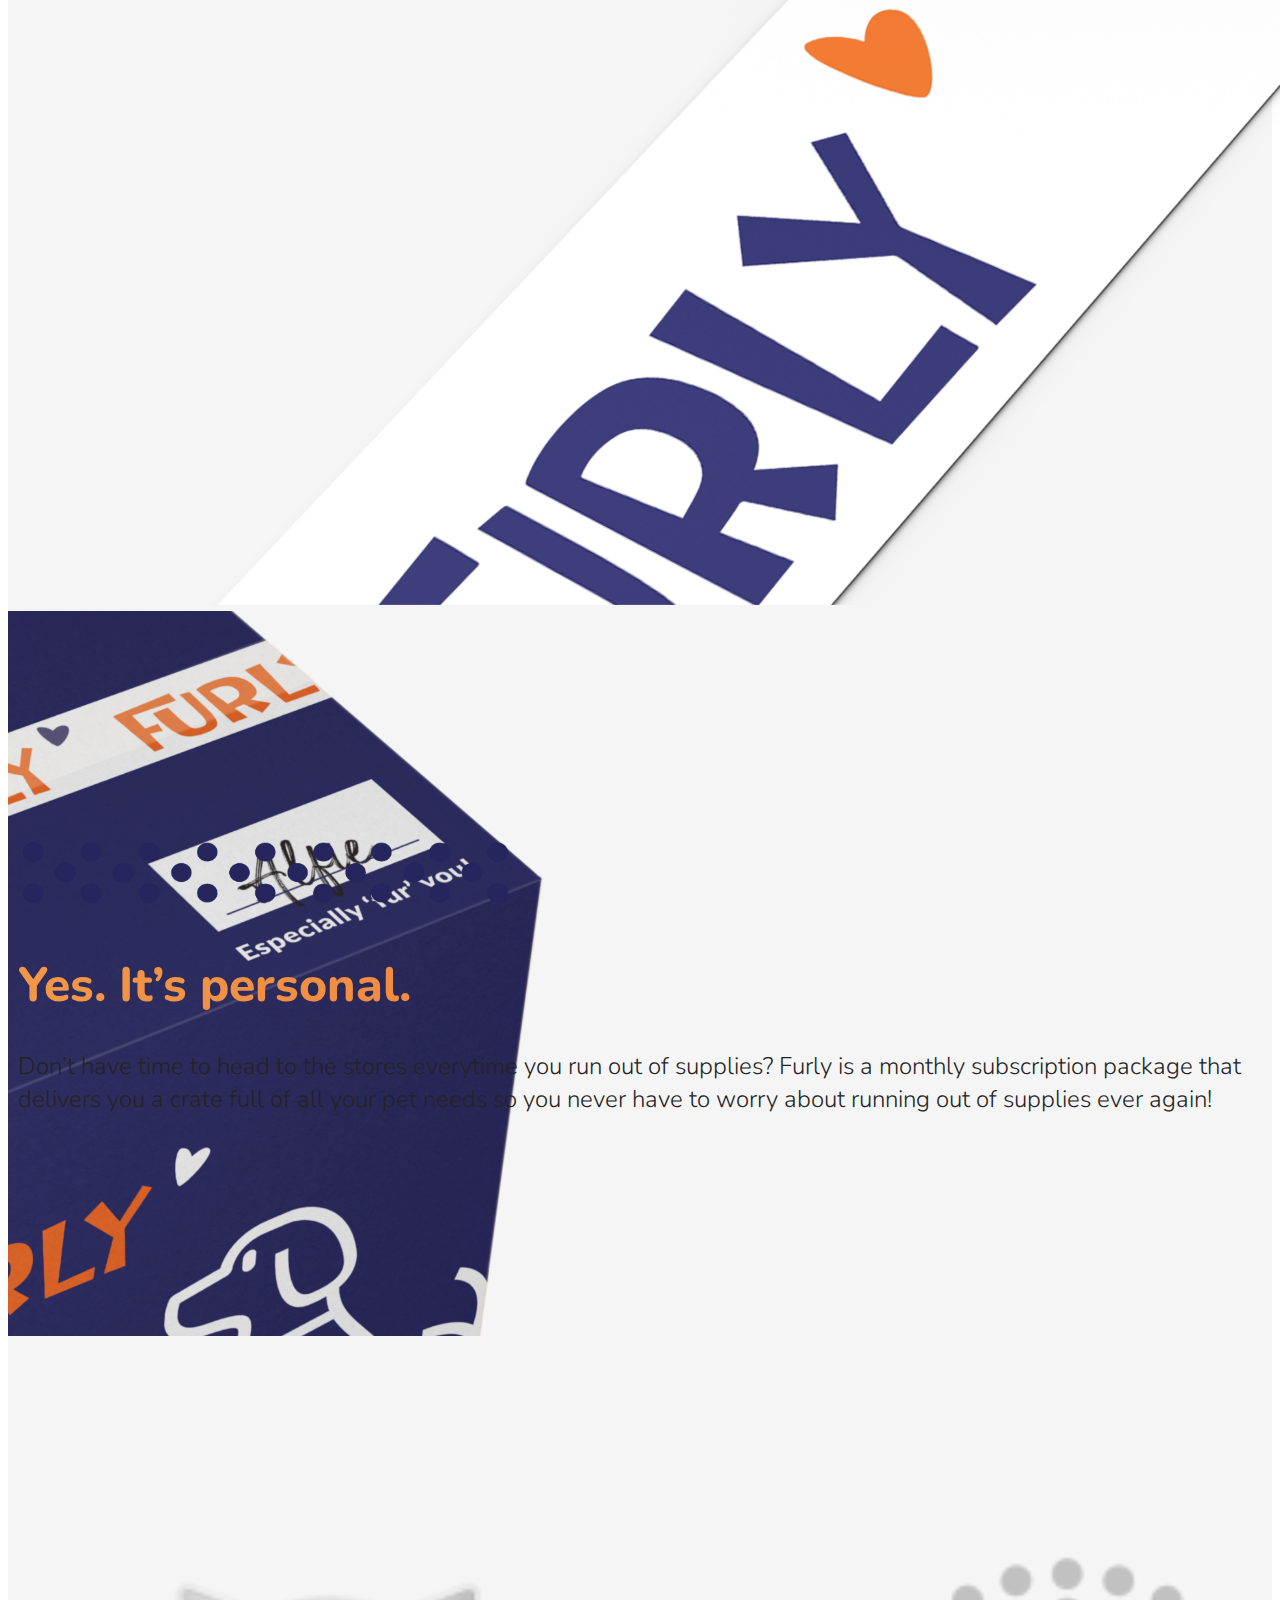
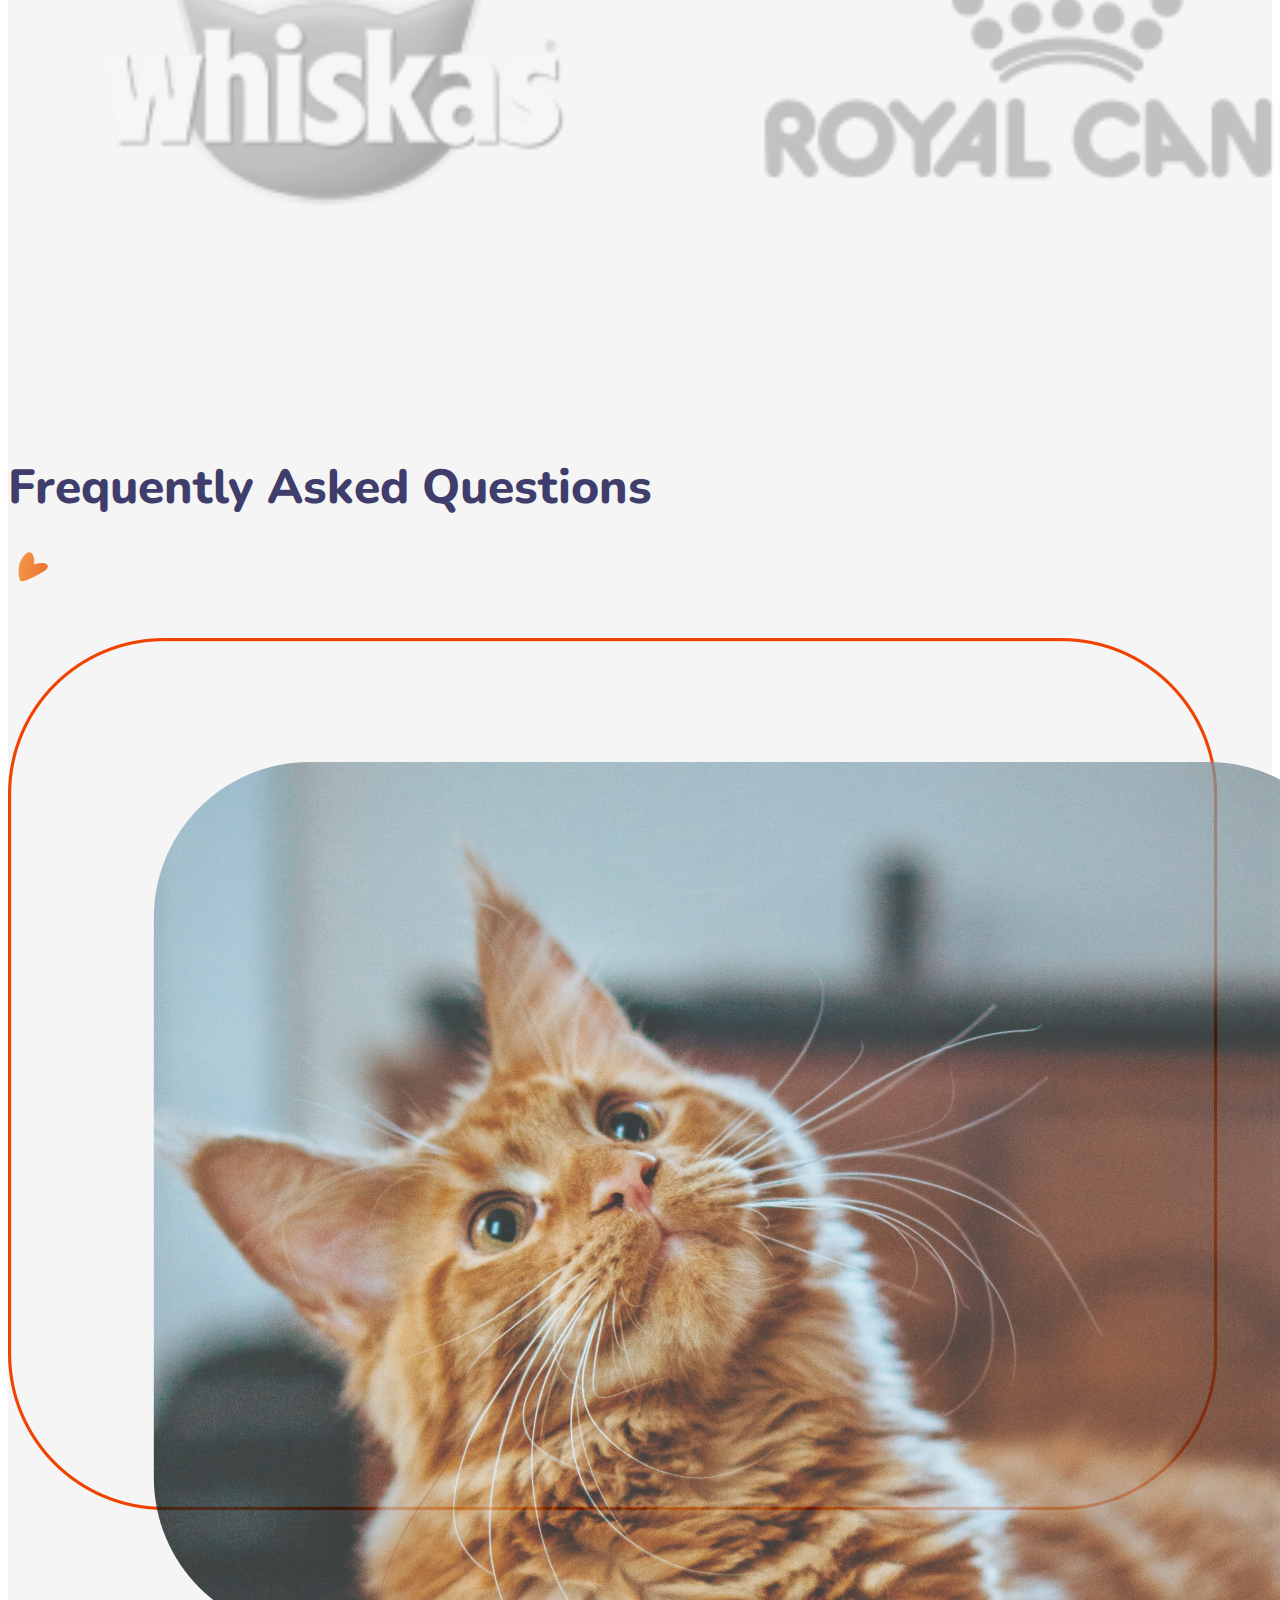
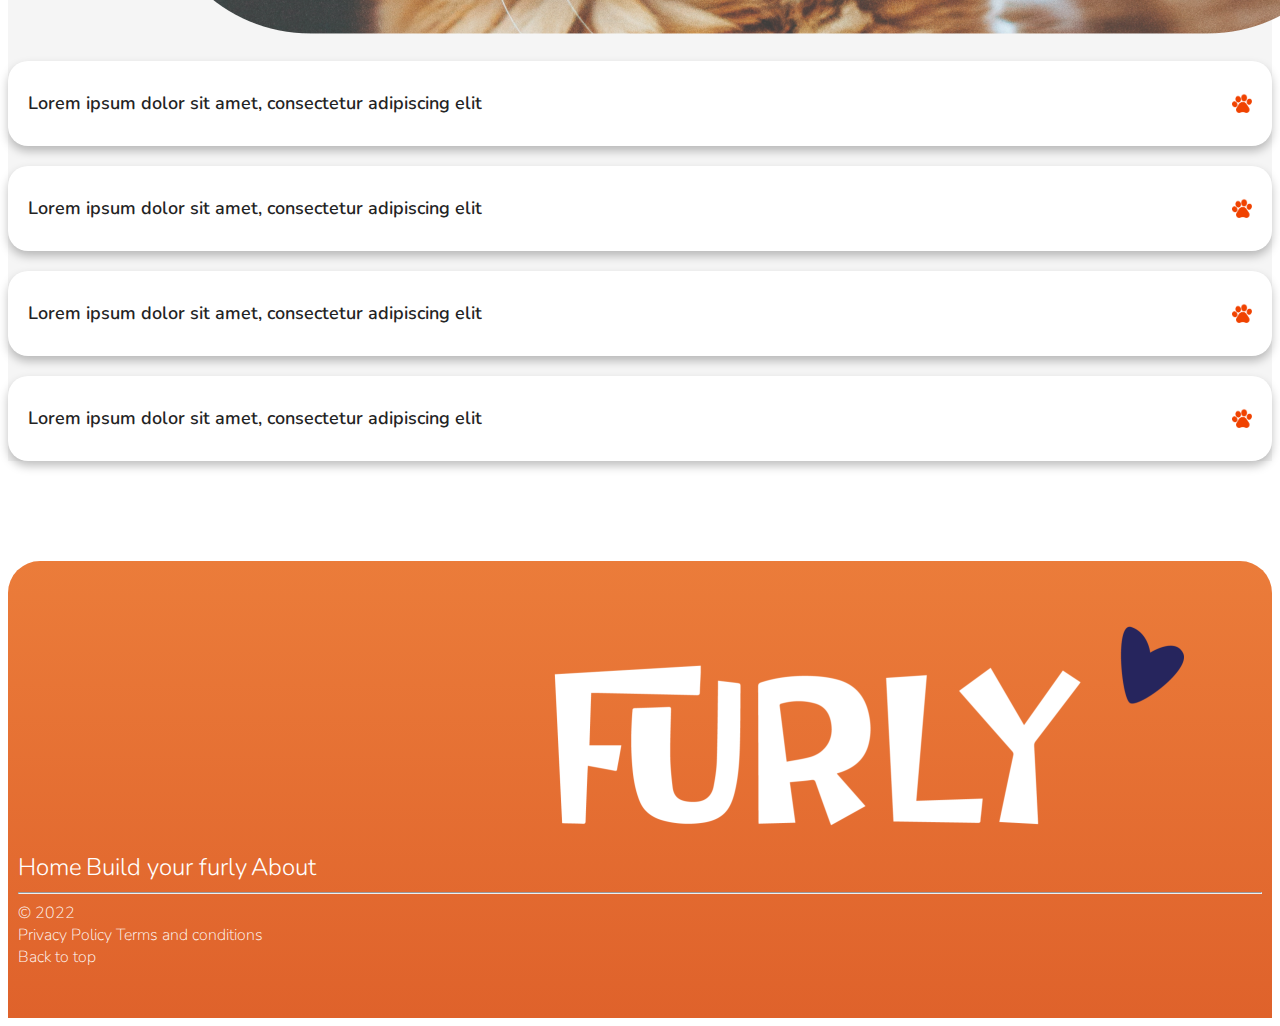
==== commit cc9abe77: "cleared" ====
--- a/index.html
+++ b/index.html
@@ -29,6 +29,7 @@
 
 <body>
     <nav class="navbar navbar-expand-lg navbar-dark bg-orenge">
+
         <div class="container">
             <a class="navbar-brand" href="#"><img src="img/logo/furly_logo.svg" /></a>
             <button class="navbar-toggler" type="button" data-bs-toggle="collapse" data-bs-target="#navbarNav" aria-controls="navbarNav" aria-expanded="false" aria-label="Toggle navigation">
@@ -163,15 +164,15 @@
                 </div>
             </div>
             <div class="container">
-                <div class="row align-items-center">
-                    <div class="col-md-6">
-                        <h1 class="headingrand clr-dark2">Boxed. Taped. Delivered.</h1>
+                <div class="row align-items-center der-re">
+                    <div class="col-md-6">
+                        <h1 class="headingrand clr-dark2 mt-4">Boxed. Taped. Delivered.</h1>
                         <span class="spansubhead clr-dark3">
-                Don’t have time to head to the stores everytime you run out of
-                supplies? Furly is a monthly subscription package that delivers
-                you a crate full of all your pet needs so you never have to
-                worry about running out of supplies ever again!
-              </span>
+                            Don’t have time to head to the stores everytime you run out of
+                            supplies? Furly is a monthly subscription package that delivers
+                            you a crate full of all your pet needs so you never have to
+                            worry about running out of supplies ever again!
+                        </span>
                     </div>
                     <div class="col-md-6">
                         <img src="/img/sec4bg.webp" class="w-100" style="margin-top: -40px" />
@@ -304,6 +305,8 @@
     </footer>
     <!-- footer end now  -->
 
+    <!-- alisbha added that -->
+
     <!-- custom js link script tag  -->
     <script src="style/js/functions.js"></script>
     <!-- custom js link script tag End  -->
--- a/style/css/regular.css
+++ b/style/css/regular.css
@@ -13,7 +13,6 @@
     -webkit-background-clip: text;
     -webkit-text-fill-color: transparent;
     background-clip: text;
-    text-fill-color: transparent;
 }
 
 .clr-dark2 {
@@ -308,4 +307,223 @@
 }
 
 
-/* footer section end  */+/* footer section end  */
+
+
+
+/* Alishba */
+
+.sectionPadding{
+    padding: 50px 70px;
+}
+.bgWhite{
+    background-color: white;
+}
+/* SinglePet */
+
+.pet-selectionBox {
+    border: 1px solid lightgrey;
+    border-radius: 2px;
+    transition: .3s;
+}
+.pet-selectionBox:hover{
+    border: 1px solid orange;
+}
+
+.pet-title {
+    font-size: 20px !important;
+    font-weight: bold;
+}
+
+.pet-subtitle {
+    font-size: 16px !important;
+}
+
+.start-btn {
+    border: none;
+    min-height: 60px;
+}
+
+
+/* ======FORM======= */
+
+
+.form-lables {
+    font-size: 16px;
+    font-weight: 600;
+    color: var(--formslabelsclr)
+}
+
+#selection-inp {
+    border: none;
+    background-color: var(--white);
+    border-radius: 6px;
+    padding: 20px 14px;
+    border: 1px solid var(--white);
+}
+
+#selection-inp::placeholder,
+.typeText {
+    color: var( --inptextclr);
+}
+
+#selection-inp::placeholder {
+    font-size: 15px;
+}
+
+#selection-inp,
+#select-options:focus {
+    outline: none;
+}
+
+.pets {
+    background-color: var(--white);
+    padding: 10px 30px;
+    border-radius: 6px;
+    display: flex;
+    flex-direction: column;
+    justify-content: center;
+    align-items: center;
+    width: 160px;
+}
+
+.pets img {
+    width: 100%;
+}
+
+.pet2 {
+    margin-left: 60px;
+}
+
+.pet-title {
+    font-size: 16px !important;
+    padding-top: 14px;
+}
+
+#select-options {
+    border: none;
+    background-color: var(--white);
+    border-radius: 6px;
+    padding: 14px 20px;
+    color: var( --inptextclr);
+}
+
+.checkbox {
+    width: 18px;
+    color: red;
+}
+
+.allergic-selection {
+    border: none;
+    background-color: var(--white);
+    border-radius: 6px;
+    padding: 10px 14px;
+    width: 200px;
+}
+
+.addPet-btn {
+    border: none;
+    width: 200px;
+    min-height: 60px;
+}
+
+.petSelectionForm {
+    display: none;
+}
+.activeForm{
+    display: block;
+}
+
+
+/* Single-ProductPage */
+
+.wrapper {
+    background-color: var(--formbg);
+}
+
+.bgWhite {
+    background-color: var(--white);
+}
+
+.filled-bar {
+    border-radius: 30px;
+    padding: 8px 12px;
+}
+
+.conditions-list {
+    background-color: rgb(196, 194, 194);
+    border-radius: 30px;
+    font-size: 12px;
+}
+
+.divider {
+    border: 1px dashed grey;
+}
+
+.quantitySelection {
+    padding: 10px !important;
+}
+
+.addToBox {
+    min-height: 40px;
+    font-size: 18px;
+}
+
+
+/* ============owl-carousel========== */
+
+.home-demo .item {
+    text-align: center;
+}
+
+.product-card {
+    max-width: 230px;
+    min-height: 440px;
+    border: 1px solid var(--formbg);
+    padding: 30px 30px 10px 30px;
+    border-radius: 6px;
+    transition: .5s;
+}
+
+.product-card:hover {
+    border: 1px solid orange;
+}
+
+.Product {
+    display: none;
+}
+.active{
+    display: block;
+}
+
+
+/* ================================ */
+
+/* BoxBuilding */
+
+.giftBoxImg{
+    padding: 60px 0;
+}
+
+/* ===========MediaQuery============== */
+
+@media screen and (min-width:320px) and (max-width:768px) {
+    .sectionPadding{
+        padding: 50px 70px;
+    } 
+    .product-card {
+        min-height: 400px !important;
+    }
+}
+
+@media screen and (min-width:413px) and (max-width:463px) {
+    .pet2 {
+        margin-left: 10px;
+    }
+}
+
+@media screen and (min-width:320px) and (max-width:408px) {
+    .pet2 {
+        margin-left: 0px;
+    }
+}--- a/style/css/color.css
+++ b/style/css/color.css
@@ -4,4 +4,7 @@
     --white: #ffffff;
     --textcolor: #3F3D6B;
     --textcolororengebg: #232323;
+    --formbg:rgb(245, 245, 245);
+    --formslabelsclr:rgb(153, 152, 152);
+    --inptextclr:rgb(194, 193, 193);
 }--- a/style/css/tab.css
+++ b/style/css/tab.css
@@ -0,0 +1,29 @@
+@media (max-width: 1200px) and (min-width:769px) {
+    .divc2 img {
+        top: -85px;
+        left: 0;
+        max-width: 500px;
+    }
+    .divc3 img {
+        display: none;
+    }
+}
+
+@media (max-width: 992px) and (min-width:769px) {
+    .secdiv4 {
+        padding: 100px 10px;
+    }
+    .secdiv5 {
+        background-image: none;
+        padding: 136px 10px;
+    }
+    .presssecsty {
+        margin: 0px 10px 100px 10px;
+    }
+    #navbarNav {
+        position: absolute;
+        top: 100px;
+        background-image: var(--orengedark);
+        width: 600px;
+    }
+}--- a/style/css/mobile.css
+++ b/style/css/mobile.css
@@ -0,0 +1,48 @@
+    @media only screen and (max-width: 768px) {
+        .h1mainhead {
+            font-size: 40px;
+            font-weight: 800;
+        }
+        .secdiv2 {
+            background-image: none;
+            padding: 180px 10px 80px 10px;
+        }
+        .headingrand {
+            font-weight: 800;
+            font-size: 36px;
+            line-height: 46px;
+        }
+        .spansubhead {
+            font-weight: 300 !important;
+            font-size: 18px;
+            line-height: 33px;
+        }
+        .divc2 img {
+            top: -85px;
+            left: 0;
+            max-width: 500px;
+        }
+        .divc3 img {
+            display: none;
+        }
+        .der-re {
+            flex-direction: column-reverse;
+        }
+        .secdiv5 {
+            background-image: none;
+            padding: 136px 10px 80px 10px;
+        }
+        .presssecsty {
+            margin: 0px 10px 100px 10px;
+        }
+        .bottomnav2 {
+            flex-direction: column;
+            text-align: center;
+        }
+        #navbarNav {
+            position: absolute;
+            top: 100px;
+            background-image: var(--orengedark);
+            width: 300px;
+        }
+    }